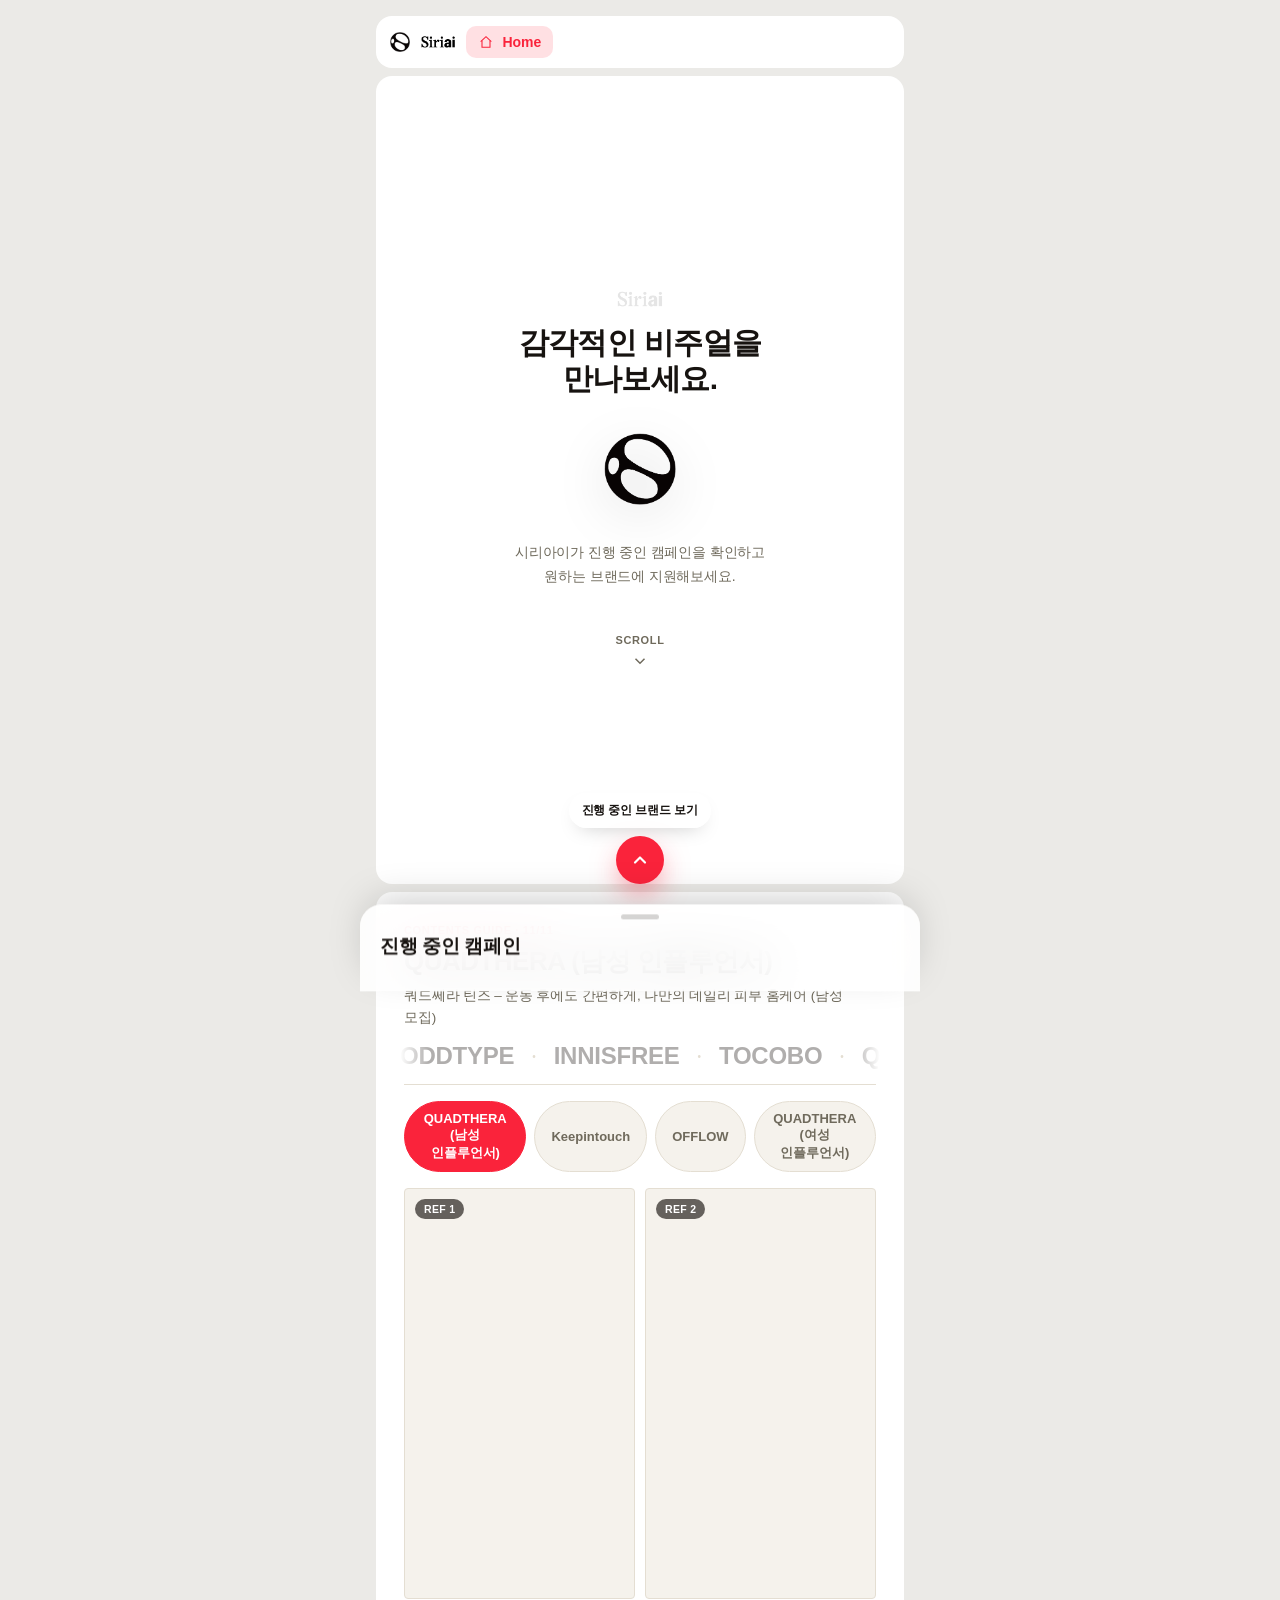
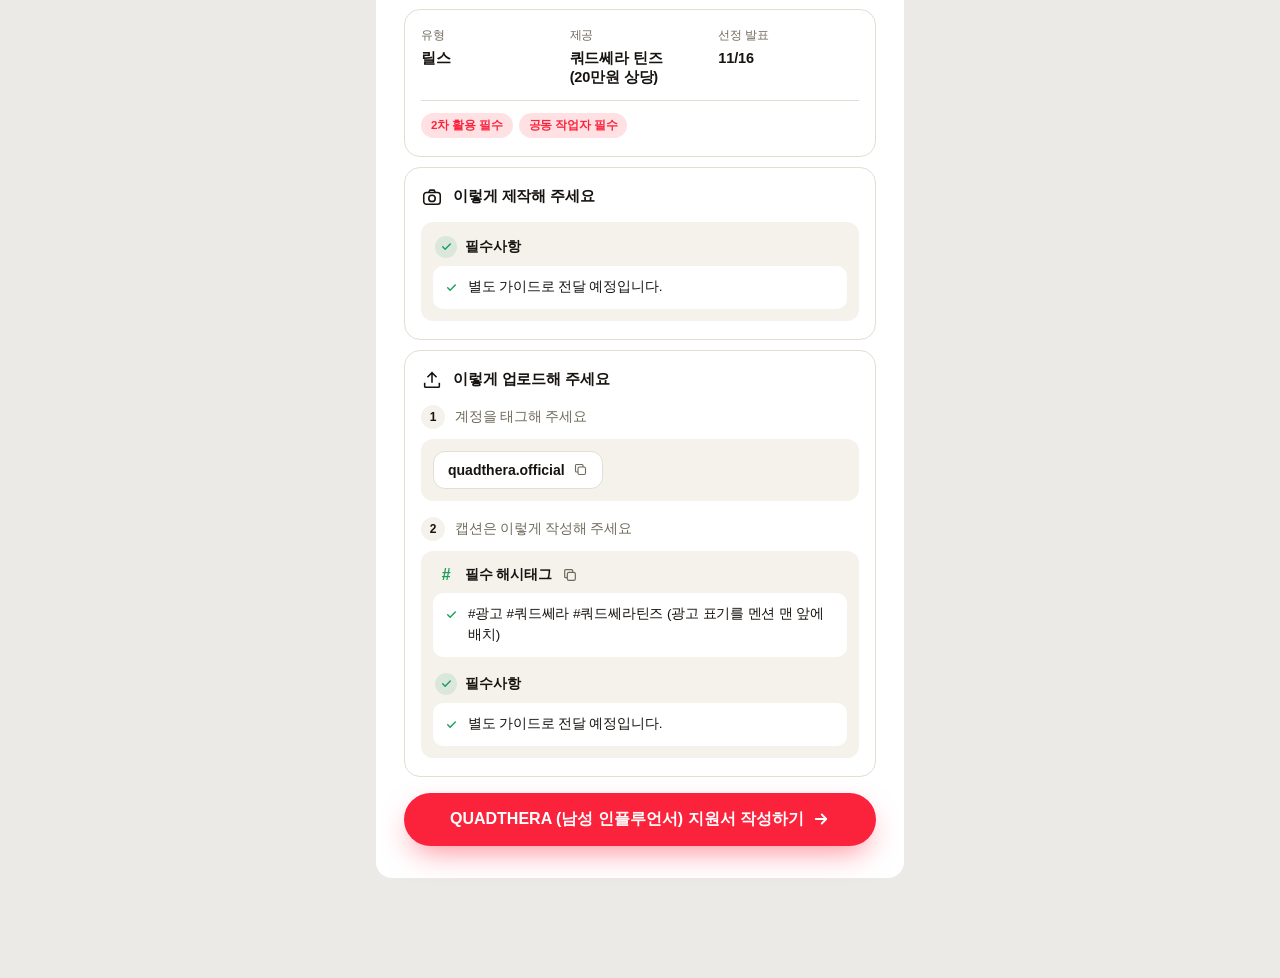
==== index.html @ cb2cd3ba "Campaign fee reaches the sheet: sheet-decryptable fee encryption, '캠페인 고료' column inserted without l" ====
<!doctype html>
<html lang="ko">
<head>
<meta charset="utf-8">
<meta name="viewport" content="width=device-width, initial-scale=1, viewport-fit=cover">
<meta name="referrer" content="no-referrer">
<title>Siriai Campaign Guide</title>
<link rel="icon" href="assets/symbol-black.png">
<style>
/* ── Tokens: 포트폴리오(globals.css)와 동일 ───────────────────── */
:root{
  --bg:#ffffff; --ink:#171310; --muted:#6f6a5c; --accent:#fa233b;
  --line:#e4ded2; --card:#f5f2ec; --accent-soft:rgba(250,35,59,.14); --shell-bg:#ebeae7;
  --ok:#1a9e5c; --ok-soft:rgba(26,158,92,.12);
  --font:-apple-system,"SF Pro Text","Inter Tight","Noto Sans KR",Helvetica,Arial,"Apple SD Gothic Neo","Malgun Gothic",sans-serif;
}
*{ box-sizing:border-box; }
html{ scroll-behavior:smooth; }
html,body{ margin:0; padding:0; }
body{ background:var(--shell-bg); color:var(--ink); font-family:var(--font); overflow-x:hidden; word-break:keep-all; overflow-wrap:break-word; letter-spacing:-.01em; -webkit-font-smoothing:antialiased; }
button,input,textarea,select{ font-family:inherit; }
body.lock{ overflow:hidden; }

.shell{ max-width:560px; margin:0 auto; padding:8px 8px 96px; display:flex; flex-direction:column; gap:8px; }
section{ scroll-margin-top:76px; }

/* ── Top bar ─────────────────────────────────────────── */
.topbar{ position:sticky; top:8px; z-index:30; display:flex; align-items:center; gap:10px; padding:10px 12px; background:var(--bg); border-radius:16px; }
.logo{ display:flex; align-items:center; gap:9px; flex:0 0 auto; background:none; border:none; padding:0; cursor:pointer; }
.logo .mark{ width:24px; height:24px; object-fit:contain; }
.logo .word{ height:14px; width:auto; display:block; }
.nav{ display:flex; gap:4px; flex:1; min-width:0; overflow-x:auto; scrollbar-width:none; }
.nav::-webkit-scrollbar{ display:none; }
.nav-item{ display:flex; align-items:center; gap:8px; flex:0 0 auto; white-space:nowrap; padding:8px 12px; border-radius:10px; border:none; background:none; cursor:pointer; font-size:14px; font-weight:500; color:var(--ink); transition:background .15s, color .15s; }
.nav-item svg{ width:16px; height:16px; stroke:currentColor; stroke-width:1.6; fill:none; flex:0 0 auto; }
.nav-item.active{ background:var(--accent-soft); color:var(--accent); font-weight:700; }

.panel-card{ background:var(--bg); border-radius:16px; padding:24px 20px; }

/* 화면 전환: main(소개+가이드) ↔ apply(지원서) */
body[data-view="apply"] #top, body[data-view="apply"] #guide{ display:none; }
body[data-view="main"] #apply{ display:none; }
body[data-view="apply"] #apply{ animation:fadeIn .35s cubic-bezier(.16,1,.3,1); min-height:calc(100svh - 92px); }
.back{ display:inline-flex; align-items:center; gap:6px; margin:0 0 18px -4px; padding:6px 10px 6px 6px; border:none; background:var(--card); border-radius:999px; font-size:12.5px; font-weight:700; color:var(--muted); cursor:pointer; }
.back svg{ width:16px; height:16px; stroke:currentColor; stroke-width:2.2; fill:none; stroke-linecap:round; stroke-linejoin:round; }

/* 가이드 안 브랜드 탭 — 포트폴리오 '색조·스킨·해외' 버튼과 동일 */
.g-chips{ display:flex; gap:8px; overflow-x:auto; scrollbar-width:none; margin:0 0 16px; }
.g-chips::-webkit-scrollbar{ display:none; }

/* ── 1. Hero (포트폴리오 홈과 동일) ───────────────────────── */
.hero{ min-height:calc(100svh - 92px); display:flex; flex-direction:column; align-items:center; justify-content:center; text-align:center; padding:56px 24px 40px; }
.hero .brand{ height:20px; margin:0 auto 16px; display:block; }
.hero h1{ font-weight:700; letter-spacing:-.02em; font-size:30px; line-height:1.2; margin:0 0 28px; }
.hero .sym{ width:88px; height:88px; margin:0 auto 28px; display:block; filter:drop-shadow(0 12px 24px rgba(0,0,0,.15)); }
.hero p{ font-size:14px; line-height:1.7; color:var(--muted); margin:0; }
.scroll-cue{ margin-top:44px; display:flex; flex-direction:column; align-items:center; gap:6px; font-size:11px; font-weight:700; color:var(--muted); letter-spacing:.06em; background:none; border:none; cursor:pointer; }
.scroll-cue svg{ width:18px; height:18px; stroke:var(--muted); stroke-width:2; fill:none; animation:bob 1.6s ease-in-out infinite; }
@keyframes bob{ 50%{ transform:translateY(5px); } }

/* ── 2. Brand guide ─────────────────────────────────────── */
.guide-head{ border-bottom:1px solid var(--line); margin-bottom:16px; }
.eyebrow{ font-size:11px; font-weight:800; color:var(--accent); letter-spacing:.06em; margin:0 0 8px; }
.g-title{ font-weight:700; letter-spacing:-.02em; font-size:26px; margin:0 0 6px; }
.g-desc{ font-size:13.5px; line-height:1.6; color:var(--muted); margin:0; }
.marquee{ position:relative; margin:0 -4px; padding:14px 0; overflow:hidden;
  -webkit-mask-image:linear-gradient(90deg,transparent,#000 6%,#000 94%,transparent); mask-image:linear-gradient(90deg,transparent,#000 6%,#000 94%,transparent); }
.track{ display:flex; align-items:center; gap:18px; width:max-content; animation:marquee 140s linear infinite; }
.m-item{ display:flex; align-items:center; gap:18px; white-space:nowrap; }
.m-label{ font-weight:900; font-size:24px; letter-spacing:-.01em; color:rgba(23,19,16,.34); }
.m-dot{ color:var(--line); font-size:10px; }
@keyframes marquee{ to{ transform:translateX(-50%); } }
.shine{ position:absolute; inset:0; display:flex; align-items:center; pointer-events:none;
  -webkit-mask-image:linear-gradient(90deg,transparent,transparent 44%,#000 50%,transparent 56%,transparent); -webkit-mask-size:260% 100%; -webkit-mask-repeat:no-repeat;
  mask-image:linear-gradient(90deg,transparent,transparent 44%,#000 50%,transparent 56%,transparent); mask-size:260% 100%; mask-repeat:no-repeat;
  animation:shine 5.5s linear infinite; }
.shine .m-label{ background:linear-gradient(90deg,#ff8a00,#ff3d81,#a239ff,#ff3d81,#ff8a00); -webkit-background-clip:text; background-clip:text; color:transparent; }
.shine .m-dot{ color:transparent; }
@keyframes shine{ from{ -webkit-mask-position:-160% 0; mask-position:-160% 0; } to{ -webkit-mask-position:160% 0; mask-position:160% 0; } }

.guide-body{ display:flex; flex-direction:column; gap:10px; animation:fadeIn .35s cubic-bezier(.16,1,.3,1); }
@keyframes fadeIn{ from{ transform:translateX(40px); opacity:0; } to{ transform:none; opacity:1; } }

/* 레퍼런스 릴스 2개 — 포트폴리오 clip 카드와 동일 */
.reels{ display:grid; grid-template-columns:repeat(2,minmax(0,1fr)); gap:10px; }
.clip{ position:relative; aspect-ratio:9/16; border-radius:4px; overflow:hidden; background:var(--card); border:1px solid var(--line); }
.clip video,.clip img{ position:absolute; inset:0; width:100%; height:100%; object-fit:cover; }
.clip.empty{ background:transparent; border-style:dashed; display:flex; flex-direction:column; align-items:center; justify-content:center; gap:10px; }
.clip.empty .plus{ width:26px; height:26px; border-radius:50%; border:1px solid var(--line); display:flex; align-items:center; justify-content:center; color:var(--muted); font-size:14px; }
.clip.empty .lbl{ font-size:10px; color:var(--muted); letter-spacing:.03em; }
.clip-badge{ position:absolute; top:10px; left:10px; z-index:2; font-size:10.5px; font-weight:700; letter-spacing:.03em; color:#fff; background:rgba(23,19,16,.65); backdrop-filter:blur(4px); -webkit-backdrop-filter:blur(4px); padding:4px 9px; border-radius:999px; }

/* 인스타그램 링크 레퍼런스 */
.clip.ig{ display:flex; flex-direction:column; align-items:center; justify-content:center; gap:12px; text-decoration:none; color:#fff; border:none;
  background:linear-gradient(160deg,#feda75 0%,#fa7e1e 25%,#d62976 50%,#962fbf 75%,#4f5bd5 100%); }
.clip.ig .ig-mark{ position:absolute; top:10px; right:10px; }
.clip.ig .ig-mark svg{ width:20px; height:20px; stroke:#fff; stroke-width:1.8; fill:none; }
.clip.ig .ig-play{ width:52px; height:52px; border-radius:50%; background:rgba(255,255,255,.25); backdrop-filter:blur(6px); -webkit-backdrop-filter:blur(6px); display:grid; place-items:center; }
.clip.ig .ig-play svg{ width:22px; height:22px; fill:#fff; margin-left:3px; }
.clip.ig .ig-lbl{ font-size:12px; font-weight:800; }
.bchip.closed{ opacity:.55; }
.saved-note{ display:flex; align-items:center; justify-content:space-between; gap:10px; font-size:12px; color:var(--muted); background:var(--card); border-radius:12px; padding:10px 12px; margin:0 0 14px; }
.saved-note button{ background:none; border:none; color:var(--accent); font-weight:700; font-size:12px; cursor:pointer; padding:0; }

.musts{ grid-column:1/-1; display:flex; flex-wrap:wrap; gap:6px; padding-top:12px; margin-top:4px; border-top:1px solid var(--line); }
.must{ font-style:normal; font-size:11.5px; font-weight:800; color:var(--accent); background:var(--accent-soft); padding:5px 10px; border-radius:999px; }

.box{ border:1px solid var(--line); border-radius:16px; padding:18px 16px; }
.facts{ display:grid; grid-template-columns:repeat(3,minmax(0,1fr)); gap:8px; }
.fact .k{ font-size:11.5px; color:var(--muted); margin-bottom:6px; }
.fact .v{ font-size:14.5px; font-weight:700; line-height:1.35; }
.box-h{ display:flex; align-items:center; gap:10px; font-size:15px; font-weight:700; margin:0 0 14px; }
.box-h svg{ width:22px; height:22px; stroke:var(--ink); stroke-width:1.7; fill:none; flex:0 0 auto; }
.inner{ background:var(--card); border-radius:12px; padding:12px; display:flex; flex-direction:column; gap:8px; }
.inner + .step, .inner + .inner{ margin-top:14px; }
.inner-h{ display:flex; align-items:center; gap:8px; font-size:13.5px; font-weight:700; padding:2px 2px 0; }
.ok{ width:22px; height:22px; border-radius:50%; background:var(--ok-soft); display:grid; place-items:center; flex:0 0 auto; }
.ok svg, .li svg{ width:13px; height:13px; stroke:var(--ok); stroke-width:2.6; fill:none; stroke-linecap:round; stroke-linejoin:round; }
.hash{ width:22px; text-align:center; color:var(--ok); font-weight:800; font-size:16px; }
.li{ display:flex; gap:10px; align-items:flex-start; background:#fff; border-radius:10px; padding:11px 12px; font-size:13.5px; line-height:1.55; }
.li svg{ margin-top:4px; flex:0 0 auto; }
.step{ display:flex; align-items:center; gap:10px; font-size:13.5px; color:var(--muted); margin:2px 0 10px; }
.step .n{ width:24px; height:24px; border-radius:50%; background:var(--card); display:grid; place-items:center; font-size:12px; font-weight:800; color:var(--ink); }
.copy{ display:inline-flex; align-items:center; gap:8px; align-self:flex-start; background:#fff; border:1px solid var(--line); border-radius:12px; padding:10px 14px; font-size:14px; font-weight:600; color:var(--ink); cursor:pointer; transition:border-color .15s, color .15s; }
.copy svg{ width:15px; height:15px; stroke:var(--muted); stroke-width:1.8; fill:none; }
.copy.done{ border-color:var(--accent); color:var(--accent); }
.icon-copy{ background:none; border:none; padding:2px; cursor:pointer; display:grid; place-items:center; }
.icon-copy svg{ width:16px; height:16px; stroke:var(--muted); stroke-width:1.8; fill:none; }
.icon-copy.done svg{ stroke:var(--accent); }

.cta{ width:100%; display:flex; align-items:center; justify-content:center; gap:8px; padding:16px; border-radius:999px; border:none; cursor:pointer; font-size:16px; font-weight:800; color:#fff; background:var(--accent); box-shadow:0 12px 30px -8px rgba(250,35,59,.55); transition:filter .15s, transform .15s; }
.cta:hover{ filter:brightness(1.06); }
.cta:active{ transform:scale(.98); }
.cta svg{ width:18px; height:18px; stroke:#fff; stroke-width:2.4; fill:none; stroke-linecap:round; stroke-linejoin:round; }
.cta:disabled{ opacity:.55; cursor:default; box-shadow:none; }

/* ── 3. Apply form ─────────────────────────────────────── */
.f-title{ font-weight:700; letter-spacing:-.02em; font-size:22px; margin:0 0 6px; }
.f-desc{ font-size:13px; color:var(--muted); margin:0 0 20px; line-height:1.6; }
.group{ border:1px solid var(--line); border-radius:16px; padding:16px 14px 4px; margin-bottom:10px; }
.group-h{ display:flex; align-items:center; gap:8px; font-size:14px; font-weight:700; margin:0 0 14px; }
.group-h .n{ width:22px; height:22px; border-radius:50%; background:var(--ink); color:#fff; display:grid; place-items:center; font-size:11px; font-weight:800; }
.group-h small{ margin-left:auto; font-size:11px; font-weight:600; color:var(--muted); }
.field{ display:flex; flex-direction:column; gap:7px; margin-bottom:14px; }
.field label{ font-size:12.5px; font-weight:700; }
.field label i{ color:var(--accent); font-style:normal; margin-left:2px; }
.input{ width:100%; padding:13px 14px; border-radius:12px; border:1px solid var(--line); background:var(--card); font-size:15px; color:var(--ink); outline:none; transition:border-color .15s, background .15s; }
.input:focus{ border-color:var(--accent); background:#fff; }
.input.bad{ border-color:var(--accent); }
.input[readonly]{ cursor:pointer; }
.addr-row{ display:flex; gap:8px; }
.addr-row .input{ flex:1; min-width:0; }
.addr-btn{ flex:0 0 auto; padding:0 16px; border-radius:12px; border:none; background:var(--ink); color:#fff; font-weight:700; font-size:14px; cursor:pointer; }
.addr-layer{ position:fixed; inset:0; z-index:70; background:rgba(23,19,16,.45); display:flex; align-items:flex-end; justify-content:center; }
.addr-layer[hidden]{ display:none; }
.addr-sheet{ width:100%; max-width:560px; height:min(560px, 88svh); background:var(--bg); border-radius:20px 20px 0 0; display:flex; flex-direction:column; overflow:hidden; }
.addr-top{ display:flex; align-items:center; justify-content:space-between; padding:14px 16px; border-bottom:1px solid var(--line); }
.addr-top b{ font-size:16px; }
.addr-x{ border:none; background:var(--card); width:32px; height:32px; border-radius:50%; font-size:18px; cursor:pointer; color:var(--ink); }
#addrFrame{ flex:1; min-height:0; }
.addr-wait{ padding:40px 20px; text-align:center; color:var(--muted); font-size:14px; line-height:1.6; }
textarea.input{ resize:vertical; min-height:84px; line-height:1.5; }
.brand-chips{ display:flex; flex-wrap:wrap; gap:8px; }
.bchip{ padding:9px 16px; border-radius:999px; border:1px solid var(--line); background:var(--card); font-weight:600; font-size:13px; color:var(--muted); cursor:pointer; transition:background .15s, color .15s, border-color .15s; }
.bchip.active{ background:var(--accent); border-color:var(--accent); color:#fff; }
.two{ display:grid; grid-template-columns:1fr 1fr; gap:10px; }
.consent{ display:flex; gap:10px; align-items:flex-start; font-size:12.5px; line-height:1.55; color:var(--muted); margin:6px 0 18px; cursor:pointer; }
.consent input{ appearance:none; -webkit-appearance:none; flex:0 0 20px; width:20px; height:20px; margin:0; border-radius:6px; border:1.5px solid var(--line); background:var(--card); display:grid; place-items:center; cursor:pointer; }
.consent input:checked{ background:var(--accent); border-color:var(--accent); }
.consent input:checked::after{ content:""; width:9px; height:5px; border:2px solid #fff; border-top:none; border-right:none; transform:rotate(-45deg) translate(1px,-1px); }
.err{ font-size:12px; color:var(--accent); margin:-6px 0 14px; display:none; }
.done-box{ text-align:center; padding:28px 8px; }
.done-box .ok{ width:56px; height:56px; margin:0 auto 16px; }
.done-box .ok svg{ width:26px; height:26px; }
.done-box h3{ font-size:19px; margin:0 0 8px; }
.done-box p{ font-size:13.5px; color:var(--muted); margin:0 0 20px; line-height:1.6; }
.ghost{ background:var(--card); border:1px solid var(--line); border-radius:999px; padding:10px 18px; font-weight:700; font-size:13px; cursor:pointer; color:var(--ink); }

/* ── FAB + 브랜드 시트 ─────────────────────────────────── */
.fab{ position:fixed; bottom:16px; left:50%; transform:translateX(-50%); z-index:40; width:48px; height:48px; border-radius:50%; border:none; background:var(--accent); box-shadow:0 12px 30px -6px rgba(250,35,59,.6); display:grid; place-items:center; cursor:pointer; transition:transform .2s; }
.fab svg{ width:20px; height:20px; stroke:#fff; stroke-width:2.6; fill:none; stroke-linecap:round; stroke-linejoin:round; }
.fab-tip{ position:fixed; bottom:72px; left:50%; transform:translateX(-50%); z-index:40; white-space:nowrap; font-size:12px; font-weight:700; color:var(--ink); padding:8px 12px; border-radius:999px; background:rgba(255,255,255,.7); backdrop-filter:blur(16px); -webkit-backdrop-filter:blur(16px); border:1px solid rgba(255,255,255,.6); box-shadow:0 8px 20px -10px rgba(0,0,0,.25); pointer-events:none; transition:opacity .3s; }
.fab-tip.hide{ opacity:0; }

.scrim{ position:fixed; inset:0; z-index:50; background:rgba(23,19,16,.28); opacity:0; pointer-events:none; transition:opacity .25s; }
.scrim.open{ opacity:1; pointer-events:auto; }
.sheet{ position:fixed; left:0; right:0; bottom:0; z-index:51; max-width:560px; margin:0 auto; max-height:78svh; display:flex; flex-direction:column;
  background:rgba(255,255,255,.86); backdrop-filter:blur(24px) saturate(1.6); -webkit-backdrop-filter:blur(24px) saturate(1.6);
  border-radius:22px 22px 0 0; box-shadow:0 -12px 40px -12px rgba(0,0,0,.25);
  transform:translateY(105%); transition:transform .38s cubic-bezier(.16,1,.3,1); padding:10px 16px calc(16px + env(safe-area-inset-bottom)); }
.sheet.open{ transform:none; }
.grab{ width:38px; height:5px; border-radius:99px; background:rgba(23,19,16,.18); margin:0 auto 14px; }
.sheet-h{ display:flex; align-items:baseline; justify-content:space-between; padding:0 4px 12px; }
.sheet-h h2{ font-size:19px; margin:0; letter-spacing:-.02em; }
.sheet-h span{ font-size:12px; font-weight:700; color:var(--accent); }
.sheet-list{ overflow-y:auto; display:flex; flex-direction:column; gap:8px; padding-bottom:4px; }
.b-item{ display:flex; align-items:center; gap:12px; width:100%; text-align:left; padding:14px; border-radius:14px; border:1px solid var(--line); background:#fff; cursor:pointer; color:var(--ink); transition:border-color .15s; }
.b-item.active{ border-color:var(--accent); }
.b-mono{ width:44px; height:44px; flex:0 0 auto; border-radius:12px; display:grid; place-items:center; font-weight:900; font-size:15px; color:#fff; letter-spacing:-.02em; }
.b-text{ flex:1; min-width:0; }
.b-text b{ display:block; font-size:15px; margin-bottom:3px; }
.b-text span{ display:block; font-size:12.5px; color:var(--muted); line-height:1.45; }
.b-meta{ display:flex; gap:5px; margin-top:7px; flex-wrap:wrap; }
.b-meta em{ font-style:normal; font-size:10.5px; font-weight:700; padding:3px 8px; border-radius:999px; background:var(--card); color:var(--muted); }
.b-meta em.hot{ background:var(--accent-soft); color:var(--accent); }
.b-item > svg{ width:18px; height:18px; stroke:var(--muted); stroke-width:2; fill:none; flex:0 0 auto; }

.toast{ position:fixed; top:84px; left:50%; transform:translate(-50%,-10px); z-index:60; background:var(--ink); color:#fff; font-size:12.5px; font-weight:700; padding:9px 14px; border-radius:999px; opacity:0; pointer-events:none; transition:opacity .2s, transform .2s; }
.toast.show{ opacity:1; transform:translate(-50%,0); }

@media (min-width:600px){ .shell{ padding:16px 16px 100px; } .topbar{ top:16px; } .panel-card{ padding:32px 28px; } }
</style>
</head>
<body data-view="main">
<div class="shell">
  <header class="topbar">
    <button class="logo" data-go="top" aria-label="맨 위로"><img class="mark" src="assets/symbol-black.png" alt=""><img class="word" src="assets/logo-wordmark.png" alt="Siriai"></button>
    <nav class="nav" id="nav"></nav>
  </header>

  <!-- 1. 소개 -->
  <section class="panel-card hero" id="top">
    <img class="brand" src="assets/logo-wordmark-grey.png" alt="Siriai">
    <h1>감각적인 비주얼을<br>만나보세요.</h1>
    <img class="sym" src="assets/symbol-black.png" alt="">
    <p>시리아이가 진행 중인 캠페인을 확인하고<br>원하는 브랜드에 지원해보세요.</p>
    <button class="scroll-cue" data-go="guide">SCROLL<svg viewBox="0 0 24 24"><path d="M6 9l6 6 6-6"/></svg></button>
  </section>

  <!-- 2. 브랜드 가이드 -->
  <section class="panel-card" id="guide"></section>

  <!-- 3. 지원서 -->
  <section class="panel-card" id="apply"></section>
</div>

<div class="fab-tip" id="fabTip">진행 중인 브랜드 보기</div>
<button class="fab" id="fab" aria-label="진행 중인 브랜드 보기" aria-expanded="false"><svg viewBox="0 0 24 24"><path d="M6 15l6-6 6 6"/></svg></button>
<div class="scrim" id="scrim"></div>
<div class="sheet" id="sheet" role="dialog" aria-label="진행 중인 캠페인">
  <div class="grab"></div>
  <div class="sheet-h"><h2>진행 중인 캠페인</h2><span id="sheetCount"></span></div>
  <div class="sheet-list" id="sheetList"></div>
</div>
<div class="toast" id="toast"></div>
<div class="addr-layer" id="addrLayer" hidden onclick="if(event.target===this)closeAddrSearch()">
  <div class="addr-sheet" role="dialog" aria-label="주소 검색">
    <div class="addr-top"><b>주소 검색</b><button type="button" class="addr-x" onclick="closeAddrSearch()" aria-label="닫기">×</button></div>
    <div id="addrFrame"></div>
  </div>
</div>

<script>
/* 이 파일은 인플루언서에게 그대로 공개돼요. 금액·내부 안내는 적지 마세요.
   운영 방법은 내부 허브 페이지에 있어요. */
let SUBMIT_URL = '';   // 구글 시트 접수 주소 — brands.json settings.submitUrl (어드민에서 설정)

const PAGE =(new URLSearchParams(location.search).get('p') || '').trim().slice(0, 20);

/* 브랜드 내용은 brands.json 에 있어요 (어드민 페이지에서 수정). */
let PAST_BRANDS = [];
let BRANDS = [];

async function sha256hex(s){
  const buf = await crypto.subtle.digest('SHA-256', new TextEncoder().encode(s));
  return [...new Uint8Array(buf)].map((b) => b.toString(16).padStart(2, '0')).join('');
}
async function loadData(){
  const res = await fetch('brands.json?t=' + Date.now(), { cache: 'no-store' });
  if (!res.ok) throw new Error('brands.json ' + res.status);
  const data = await res.json();
  PAST_BRANDS = data.pastBrands || [];
  SUBMIT_URL = /^https:\/\/script\.google\.com\/macros\/s\/[\w-]+\/exec$/.test(data.settings?.submitUrl || '') ? data.settings.submitUrl : '';
  const TBD = ['별도 가이드로 전달 예정입니다.'];
  const all = (data.brands || []).filter((b) => b && b.id && b.name && b.status !== 'hidden').map((b) => ({
    category: '뷰티', color: '#171310', hashNote: '광고 표기를 멘션 맨 앞에 배치',
    ...b,
    closed: b.status === 'closed',
    collab: b.collab !== false,              // 공동 작업자 초대 (기본 필수)
    secondaryUse: b.secondaryUse !== false,  // 2차 활용 동의 (기본 필수)
    deadline: b.status === 'closed' ? '모집 마감' : (b.deadline || '상시 모집'),
    make: b.make?.filter(Boolean).length ? b.make.filter(Boolean) : TBD,
    upload: b.upload?.filter(Boolean).length ? b.upload.filter(Boolean) : TBD,
    reels: [0, 1].map((i) => (b.reels || [])[i] || ''),
    facts: [['유형', '릴스'], ['제공', b.reward || '제품'], ...(b.announce ? [['선정 발표', b.announce]] : []), ...(b.uploadDate ? [['업로드', b.uploadDate]] : [])],
  }));
  /* 모집 중인 캠페인을 앞으로, 마감된 캠페인은 뒤로 */
  all.sort((a, b) => a.closed - b.closed);
  /* 고료 링크별 노출: 코드 대신 해시로 비교해서 공개 파일에 코드가 드러나지 않게 */
  const pageHash = PAGE ? await sha256hex('siriai-tier:' + PAGE) : '';
  BRANDS = all.filter((b) => !b.tierHashes?.length || b.tierHashes.includes(pageHash));
}

/* ── helpers ── */
const $ = (id) => document.getElementById(id);
const esc = (s) => String(s).replace(/[&<>"]/g, (c) => ({ '&':'&amp;','<':'&lt;','>':'&gt;','"':'&quot;' }[c]));
const I = {
  home: '<path d="M4 11.5 12 4l8 7.5"/><path d="M6 10v10h12V10"/>',
  drop: '<path d="M12 3c3 4 6 7.6 6 11.2A6 6 0 1 1 6 14.2C6 10.6 9 7 12 3Z"/>',
  camera: '<rect x="3" y="7" width="18" height="13" rx="3"/><path d="M8.5 7l1.3-2.5h4.4L15.5 7"/><circle cx="12" cy="13.5" r="3.5"/>',
  upload: '<path d="M12 15V4M7 9l5-5 5 5"/><path d="M4 15v4a1 1 0 0 0 1 1h14a1 1 0 0 0 1-1v-4"/>',
  check: '<path d="M5 12.5l4.5 4.5L19 7.5"/>',
  copy: '<rect x="8" y="8" width="12" height="12" rx="2.5"/><path d="M16 8V5.5A1.5 1.5 0 0 0 14.5 4h-9A1.5 1.5 0 0 0 4 5.5v9A1.5 1.5 0 0 0 5.5 16H8"/>',
  arrow: '<path d="M5 12h14M13 6l6 6-6 6"/>',
  chev: '<path d="M9 6l6 6-6 6"/>',
  edit: '<path d="M4 20h4L19 9l-4-4L4 16v4Z"/><path d="M13.5 6.5l4 4"/>',
  shield: '<path d="M12 3l7 3v5c0 4.5-3 8.3-7 10-4-1.7-7-5.5-7-10V6l7-3Z"/><path d="M9 12l2 2 4-4"/>',
};
const svg = (k) => `<svg viewBox="0 0 24 24">${I[k]}</svg>`;
const li = (t) => `<div class="li">${svg('check')}<span>${esc(t)}</span></div>`;

let current = '';
const brand = () => BRANDS.find((b) => b.id === current) || BRANDS[0];

function toast(msg){
  const t = $('toast'); t.textContent = msg; t.classList.add('show');
  clearTimeout(toast.t); toast.t = setTimeout(() => t.classList.remove('show'), 1400);
}

/* ── Top nav: Home ── */
let view = 'main';
let section = 'top';   // main 화면에서 지금 보이는 곳: top | guide
function renderNav(){
  const active = view === 'apply' ? 'apply' : section;
  const items = [['top', 'home', 'Home']];
  $('nav').innerHTML = items.map(([id, icon, label]) =>
    `<button class="nav-item${id === active ? ' active' : ''}" data-go="${id}">${svg(icon)}${label}</button>`).join('');
}

/* ── 2. 가이드 ── */
function renderGuide(){
  const b = brand();
  const items = [...PAST_BRANDS, ...PAST_BRANDS].map((w) => `<span class="m-item"><span class="m-label">${esc(w)}</span><span class="m-dot">•</span></span>`).join('');
  $('guide').innerHTML = `
    <div class="guide-head">
      <p class="eyebrow">CONTENTS GUIDE · ${esc(b.deadline)}</p>
      <h2 class="g-title">${esc(b.name)}</h2>
      <p class="g-desc">${esc(b.summary)}</p>
      <div class="marquee"><div class="track">${items}</div><div class="shine" aria-hidden="true"><div class="track">${items}</div></div></div>
    </div>
    ${BRANDS.length > 1 ? `<div class="g-chips">${BRANDS.map((x) =>
      `<button class="bchip${x.id === b.id ? ' active' : ''}${x.closed ? ' closed' : ''}" data-brand="${x.id}">${esc(x.name)}${x.closed ? ' · 마감' : ''}</button>`).join('')}</div>` : ''}
    <div class="guide-body" key="${b.id}">
      <div class="reels">${b.reels.map((src, i) => reelCard(src, i)).join('')}</div>
      <div class="box facts" style="grid-template-columns:repeat(${b.facts.length <= 3 ? b.facts.length : 2},minmax(0,1fr))">${b.facts.map(([k, v]) => `<div class="fact"><div class="k">${esc(k)}</div><div class="v">${esc(v)}</div></div>`).join('')}
        ${b.secondaryUse || b.collab ? `<div class="musts">${b.secondaryUse ? '<em class="must">2차 활용 필수</em>' : ''}${b.collab ? '<em class="must">공동 작업자 필수</em>' : ''}</div>` : ''}</div>

      <div class="box">
        <h3 class="box-h">${svg('camera')}이렇게 제작해 주세요</h3>
        <div class="inner">
          <div class="inner-h"><span class="ok">${svg('check')}</span>필수사항</div>
          ${b.make.map(li).join('')}
        </div>
      </div>

      <div class="box">
        <h3 class="box-h">${svg('upload')}이렇게 업로드해 주세요</h3>
        <div class="step"><span class="n">1</span>계정을 태그해 주세요</div>
        <div class="inner"><button class="copy" data-copy="${esc(b.account)}">${esc(b.account)}${svg('copy')}</button></div>
        <div class="step" style="margin-top:16px"><span class="n">2</span>캡션은 이렇게 작성해 주세요</div>
        <div class="inner">
          <div class="inner-h"><span class="hash">#</span>필수 해시태그<button class="icon-copy" data-copy="${esc(b.hashtags)}" aria-label="해시태그 복사">${svg('copy')}</button></div>
          ${li(b.hashtags + (b.hashNote && !/^[-–—\s]*$/.test(b.hashNote) ? ` (${b.hashNote})` : ''))}
          <div class="inner-h" style="margin-top:6px"><span class="ok">${svg('check')}</span>필수사항</div>
          ${b.upload.map(li).join('')}
        </div>
      </div>


      ${b.closed
        ? `<button class="cta" disabled style="margin-top:6px">모집이 마감되었어요</button>`
        : `<button class="cta" data-go="apply" style="margin-top:6px">${esc(b.name)} 지원서 작성하기${svg('arrow')}</button>`}
    </div>`;
}

/* 레퍼런스: 업로드한 영상·이미지, 또는 인스타그램 링크 */
function reelCard(src, i){
  const badge = `<span class="clip-badge">REF ${i + 1}</span>`;
  if (!src) return `<div class="clip empty">${badge}<span class="plus">+</span><span class="lbl">레퍼런스 릴스</span></div>`;
  if (/^https?:\/\//i.test(src)) {
    return `<a class="clip ig" href="${esc(src)}" target="_blank" rel="noopener noreferrer">${badge}
      <span class="ig-mark"><svg viewBox="0 0 24 24"><rect x="3" y="3" width="18" height="18" rx="5"/><circle cx="12" cy="12" r="4.2"/><circle cx="17.3" cy="6.7" r="1" fill="currentColor" stroke="none"/></svg></span>
      <span class="ig-play"><svg viewBox="0 0 24 24"><path d="M8 5.5v13l10.5-6.5L8 5.5Z"/></svg></span>
      <span class="ig-lbl">인스타그램에서 보기</span></a>`;
  }
  return `<div class="clip">${badge}${/\.(mp4|mov|webm)$/i.test(src) ? `<video src="${esc(src)}" autoplay muted loop playsinline></video>` : `<img src="${esc(src)}" alt="">`}</div>`;
}

/* ── 3. 지원서 ── */
function renderApply(){
  $('apply').innerHTML = `
    <button class="back" data-back><svg viewBox="0 0 24 24"><path d="M15 6l-6 6 6 6"/></svg>${esc(brand().name)} 가이드로</button>
    <p class="eyebrow">APPLY</p>
    <h2 class="f-title">캠페인 지원하기</h2>
    <p class="f-desc">선정되시면 입력하신 연락처로 바로 안내드려요.</p>
    ${savedInfo() ? `<div class="saved-note"><span>지난번에 입력한 정보를 채워뒀어요.</span><button type="button" id="forget">지우기</button></div>` : ''}
    <form id="form" novalidate>
      <div class="group">
        <h3 class="group-h"><span class="n">1</span>지원 브랜드<small>복수 선택 가능</small></h3>
        <div class="field"><div class="brand-chips" id="bchips"></div></div>
      </div>
      <div class="group">
        <h3 class="group-h"><span class="n">2</span>기본 정보</h3>
        <div class="field"><label for="f-name">이름<i>*</i></label>
          <input class="input" id="f-name" name="name" autocomplete="name" placeholder="홍길동"></div>
        <div class="field"><label for="f-phone">연락처<i>*</i></label>
          <input class="input" id="f-phone" name="phone" type="tel" inputmode="numeric" autocomplete="tel" placeholder="010-0000-0000"></div>
        <div class="field"><label for="f-email">이메일</label>
          <input class="input" id="f-email" name="email" type="email" autocomplete="email" placeholder="name@email.com"></div>
      </div>
      <div class="group">
        <h3 class="group-h"><span class="n">3</span>채널 정보</h3>
        <div class="field"><label for="f-insta">인스타그램 계정<i>*</i></label>
          <input class="input" id="f-insta" name="instagram" placeholder="@account" autocapitalize="off"></div>
      </div>
      <div class="group">
        <h3 class="group-h"><span class="n">4</span>배송 정보<small>선택</small></h3>
        <div class="field"><label for="f-addr">받으실 주소</label>
          <div class="addr-row">
            <input class="input" id="f-zip" name="zip" placeholder="우편번호" readonly tabindex="-1">
            <button type="button" class="addr-btn" id="addrBtn">주소 검색</button>
          </div>
          <input class="input" id="f-addr" name="addrBase" placeholder="주소 검색을 눌러 찾아주세요" readonly>
          <input class="input" id="f-addr2" name="addrDetail" autocomplete="address-line2" placeholder="상세 주소 (동·호수)">
          <small style="font-size:11.5px;color:var(--muted)">미리 적어주시면 선정 즉시 제품을 보내드려요. 비워두면 선정 후에 여쭤볼게요.</small></div>
      </div>
      <div class="field" style="margin-top:6px"><label for="f-msg">하고 싶은 말 (선택)</label>
        <textarea class="input" id="f-msg" name="message" placeholder="이 브랜드에 지원하는 이유, 기획하고 싶은 콘텐츠 등"></textarea></div>
      <label class="consent" id="termsRow" hidden><input type="checkbox" id="f-terms"><span id="termsText"></span></label>
      <label class="consent"><input type="checkbox" id="f-agree"><span>캠페인 진행을 위한 개인정보(이름, 연락처, SNS 계정, 이메일, 주소) 수집·이용에 동의합니다. 수집된 정보는 캠페인 종료 후 파기됩니다.</span></label>
      <label class="consent" style="margin-top:-8px"><input type="checkbox" id="f-remember" checked><span>다음 지원 때 쓰도록 이 기기에 내 정보 기억하기</span></label>
      <p class="err" id="err"></p>
      <button class="cta" type="submit" id="submit">지원하기${svg('arrow')}</button>
    </form>`;
  renderBrandChips();
  const saved = savedInfo();
  if (saved) {
    const f = $('form');
    ['name', 'phone', 'email', 'instagram', 'zip', 'addrBase', 'addrDetail'].forEach((k) => { if (saved[k]) f[k].value = saved[k]; });
    if (!saved.addrBase && saved.address) f.addrBase.value = saved.address;   // 예전 형식
    $('forget').onclick = () => { try { localStorage.removeItem(INFO_KEY); } catch {} renderApply(); };
  }
  $('addrBtn').onclick = openAddrSearch;
  $('f-addr').onclick = openAddrSearch;
  $('form').addEventListener('submit', onSubmit);
  $('form').addEventListener('input', (e) => e.target.classList.remove('bad'));
}

/* 주소 검색 (카카오 우편번호 서비스 — 키 없이 무료) : 화면 위에 검색창을 띄워요 */
const POSTCODE_SRC = 'https://t1.daumcdn.net/mapjsapi/bundle/postcode/prod/postcode.v2.js';
let postcodeLoading = null;
function loadPostcode(){
  if (window.daum?.Postcode) return Promise.resolve();
  return postcodeLoading ||= new Promise((ok, fail) => {
    const s = document.createElement('script');
    s.src = POSTCODE_SRC; s.onload = ok;
    s.onerror = () => { postcodeLoading = null; fail(); };
    document.head.appendChild(s);
  });
}
async function openAddrSearch(){
  const layer = $('addrLayer'), box = $('addrFrame');
  layer.hidden = false; document.body.style.overflow = 'hidden';
  box.innerHTML = '<p class="addr-wait">주소 검색을 불러오는 중…</p>';
  try { await loadPostcode(); }
  catch { box.innerHTML = '<p class="addr-wait">주소 검색을 불러오지 못했어요.<br>닫고 상세 주소 칸에 전체 주소를 적어주세요.</p>'; return; }
  box.innerHTML = '';
  new daum.Postcode({
    width: '100%', height: '100%',
    oncomplete(d){
      const extra = [d.bname && /[동로가]$/.test(d.bname) ? d.bname : '', d.buildingName && d.apartment === 'Y' ? d.buildingName : ''].filter(Boolean).join(', ');
      const road = d.roadAddress || d.address;
      $('f-zip').value = d.zonecode;
      $('f-addr').value = road + (extra && d.roadAddress ? ` (${extra})` : '');
      $('f-addr').classList.remove('bad');
      closeAddrSearch();
      setTimeout(() => $('f-addr2').focus(), 50);
    },
  }).embed(box, { autoClose: false });
}
function closeAddrSearch(){
  $('addrLayer').hidden = true; $('addrFrame').innerHTML = ''; document.body.style.overflow = '';
}
document.addEventListener('keydown', (e) => { if (e.key === 'Escape' && !$('addrLayer').hidden) closeAddrSearch(); });

/* 지원자 본인 기기에만 저장 — 다음 지원 때 자동으로 채움 */
const INFO_KEY = 'siriai-applicant';
function savedInfo(){ try { return JSON.parse(localStorage.getItem(INFO_KEY) || 'null'); } catch { return null; } }

let picked = new Set([current]);
const openBrands = () => BRANDS.filter((b) => !b.closed);
function renderBrandChips(){
  const box = $('bchips'); if (!box) return;
  box.innerHTML = openBrands().map((b) => `<button type="button" class="bchip${picked.has(b.id) ? ' active' : ''}" data-pick="${b.id}">${esc(b.name)}</button>`).join('');
  renderTerms();
}

/* 고른 브랜드의 필수 조건(공동 작업자·2차 활용) 동의 */
function termsFor(list){
  return { collab: list.some((b) => b.collab), secondary: list.some((b) => b.secondaryUse) };
}
function renderTerms(){
  const row = $('termsRow'); if (!row) return;
  const t = termsFor(openBrands().filter((b) => picked.has(b.id)));
  const parts = [t.secondary && '2차 활용', t.collab && '공동 작업자'].filter(Boolean);
  row.hidden = !parts.length;
  $('termsText').innerHTML = `<b style="color:var(--accent)">[필수]</b> ${parts.join(' · ')} 조건에 동의합니다.`;
}

async function onSubmit(e){
  e.preventDefault();
  const f = e.target, err = $('err');
  const chosen = openBrands().filter((b) => picked.has(b.id));
  const data = {
    brands: chosen.map((b) => b.name),
    brandIds: chosen.map((b) => b.id),
    fees: chosen.map((b) => b.feeEnc || ''),   // 암호문 그대로 — 시트(Apps Script)만 풀 수 있어요
    name: f.name.value.trim(), phone: f.phone.value.trim(),
    instagram: f.instagram.value.trim(),
    email: f.email.value.trim(), message: f.message.value.trim(),
    zip: f.zip.value.trim(),
    address: [f.addrBase.value.trim(), f.addrDetail.value.trim()].filter(Boolean).join(' '),
    page: PAGE,
    collabAgree: termsFor(chosen).collab ? $('f-terms').checked : null,
    secondaryAgree: termsFor(chosen).secondary ? $('f-terms').checked : null,
    submittedAt: new Date().toISOString(),
  };
  const bad = [];
  if (!data.name) bad.push(f.name);
  if (!/^0\d{8,10}$/.test(data.phone.replace(/[\s.\-]/g, ''))) bad.push(f.phone);   // 띄어쓰기·점·하이픈 허용
  if (!data.instagram) bad.push(f.instagram);
  if (data.email && !/^\S+@\S+\.\S+$/.test(data.email)) bad.push(f.email);
  bad.forEach((el) => el.classList.add('bad'));
  let msg = '';
  if (!data.brands.length) msg = '지원할 브랜드를 하나 이상 선택해주세요.';
  else if (bad.length) msg = '표시된 항목을 확인해주세요.';
  else if (!$('termsRow').hidden && !$('f-terms').checked) msg = '필수 조건에 동의해야 지원할 수 있어요.';
  else if (!$('f-agree').checked) msg = '개인정보 수집·이용에 동의해주세요.';
  err.textContent = msg; err.style.display = msg ? 'block' : 'none';
  if (msg) { (bad[0] || err).scrollIntoView({ block:'center', behavior:'smooth' }); return; }

  /* 접수처가 없으면 절대 '완료'로 보이지 않게 */
  if (!SUBMIT_URL) {
    err.textContent = '지금은 온라인 접수를 준비 중이에요. 링크를 보내준 담당자에게 지원 의사를 알려주세요.'; err.style.display = 'block';
    return;
  }

  const btn = $('submit'); btn.disabled = true; btn.firstChild.textContent = '접수 중...';
  try {
    // text/plain 으로 보내야 Apps Script 웹 앱이 CORS 사전요청 없이 받아요.
    const res = await fetch(SUBMIT_URL, { method:'POST', headers:{ 'Content-Type':'text/plain;charset=utf-8' }, body: JSON.stringify(data) });
    if (!res.ok) throw new Error('failed');
    const out = await res.json();               // 시트가 { ok:true } 를 돌려줘야만 성공
    if (out.ok !== true) throw new Error(out.error || 'failed');
    try {
      if ($('f-remember').checked) localStorage.setItem(INFO_KEY, JSON.stringify({ name: data.name, phone: data.phone, email: data.email, instagram: data.instagram, zip: f.zip.value.trim(), addrBase: f.addrBase.value.trim(), addrDetail: f.addrDetail.value.trim() }));
      else localStorage.removeItem(INFO_KEY);
    } catch {}
    $('apply').innerHTML = `<div class="done-box">
      <div class="ok">${svg('check')}</div>
      <h3>지원이 완료되었어요</h3></div>`;
  } catch {
    btn.disabled = false; btn.firstChild.textContent = '지원하기';
    err.textContent = '접수에 실패했어요. 잠시 후 다시 시도해주세요. 계속 안 되면 링크를 보내준 담당자에게 알려주세요.'; err.style.display = 'block';
  }
}

/* ── 시트 ── */
function renderSheet(){
  $('sheetCount').textContent = `${BRANDS.length}개 브랜드`;
  $('sheetList').innerHTML = BRANDS.map((b) => `
    <button class="b-item${b.id === current ? ' active' : ''}" data-brand="${b.id}">
      <span class="b-mono" style="background:${esc(b.color)}">${esc(b.name.slice(0, 2))}</span>
      <span class="b-text"><b>${esc(b.name)}</b><span>${esc(b.summary)}</span>
        <span class="b-meta"><em class="${b.hot ? 'hot' : ''}">${esc(b.deadline)}</em><em>${esc(b.facts[0][1])}</em><em>${esc(b.category)}</em></span></span>
      ${svg('chev')}
    </button>`).join('');
}
function openSheet(){
  renderSheet();
  $('sheet').classList.add('open'); $('scrim').classList.add('open'); document.body.classList.add('lock');
  $('fab').setAttribute('aria-expanded', 'true'); $('fabTip').classList.add('hide');
}
function closeSheet(){
  $('sheet').classList.remove('open'); $('scrim').classList.remove('open'); document.body.classList.remove('lock');
  $('fab').setAttribute('aria-expanded', 'false');
}

/* ── 화면 전환 ──
   주소: #브랜드 → 소개+가이드 화면 / #apply/브랜드 → 지원서 화면 (뒤로가기로 가이드 복귀) */
function setView(v){
  view = v;
  document.body.dataset.view = v;
  renderNav();
  requestAnimationFrame(syncSection);
}
function selectBrand(id, scroll = true){
  current = id;
  picked = new Set([id]);
  if (view === 'apply') setView('main');
  renderGuide(); renderApply();
  history.replaceState({}, '', '#' + id);
  if (scroll) $('guide').scrollIntoView({ behavior:'smooth' });
}
function openApply(){
  if (view === 'apply') return window.scrollTo({ top:0, behavior:'smooth' });
  picked = new Set([current]);
  renderApply();
  history.pushState({ apply: true }, '', '#apply/' + current);
  setView('apply');
  window.scrollTo({ top:0, behavior:'instant' });
}
function backToGuide(){
  if (history.state?.apply) return history.back();      // 가이드에서 넘어온 경우: 진짜 뒤로가기
  history.replaceState({}, '', '#' + current);           // 지원서 주소로 바로 들어온 경우
  setView('main');
  $('guide').scrollIntoView({ behavior:'instant' });
}
function route(){
  const h = decodeURIComponent(location.hash.slice(1));
  const [a, b] = h.split('/');
  const id = a === 'apply' ? b : a;
  if (BRANDS.some((x) => x.id === id)) current = id;
  picked = new Set([current]);
  renderGuide(); renderApply();
  if (a === 'apply') { setView('apply'); window.scrollTo({ top:0, behavior:'instant' }); }
  else {
    const wasApply = view === 'apply';
    setView('main');
    if (wasApply) $('guide').scrollIntoView({ behavior:'instant' });
  }
}
window.addEventListener('popstate', route);

/* main 화면에서 가이드가 화면 가운데를 넘어오면 상단 메뉴를 Guide 로 */
function syncSection(){
  if (view !== 'main') return;
  const next = $('guide').getBoundingClientRect().top < innerHeight * 0.5 ? 'guide' : 'top';
  if (next !== section) { section = next; renderNav(); }
}
let ticking = false;
window.addEventListener('scroll', () => {
  if (ticking) return; ticking = true;
  requestAnimationFrame(() => { ticking = false; syncSection(); });
}, { passive: true });

/* ── 이벤트 ── */
document.addEventListener('click', async (e) => {
  const t = e.target;
  const brandBtn = t.closest('[data-brand]');
  if (brandBtn) { closeSheet(); selectBrand(brandBtn.dataset.brand); return; }
  if (t.closest('[data-back]')) { backToGuide(); return; }
  const go = t.closest('[data-go]');
  if (go) {
    const id = go.dataset.go;
    if (id === 'apply') return openApply();
    if (view === 'apply') {                       // 지원서 화면에서 Home/Guide → 가이드 화면으로
      if (history.state?.apply) history.back(); else { history.replaceState({}, '', '#' + current); setView('main'); }
      setTimeout(() => { (id === 'top' ? window.scrollTo({ top:0, behavior:'instant' }) : $(id).scrollIntoView({ behavior:'instant' })); syncSection(); }, 60);
      return;
    }
    id === 'top' ? window.scrollTo({ top:0, behavior:'smooth' }) : $(id).scrollIntoView({ behavior:'smooth' });
    return;
  }
  const pick = t.closest('[data-pick]');
  if (pick) { const id = pick.dataset.pick; picked.has(id) ? picked.delete(id) : picked.add(id); renderBrandChips(); return; }
  const copy = t.closest('[data-copy]');
  if (copy) {
    try { await navigator.clipboard.writeText(copy.dataset.copy); } catch {
      const ta = document.createElement('textarea'); ta.value = copy.dataset.copy; document.body.appendChild(ta); ta.select(); try { document.execCommand('copy'); } catch {} ta.remove();
    }
    copy.classList.add('done'); setTimeout(() => copy.classList.remove('done'), 1200);
    toast('복사되었어요');
  }
});
$('fab').onclick = () => ($('sheet').classList.contains('open') ? closeSheet() : openSheet());
$('scrim').onclick = closeSheet;
document.addEventListener('keydown', (e) => { if (e.key === 'Escape') closeSheet(); });
/* 시트를 아래로 끌어서 닫기 */
(() => {
  let y0 = null; const s = $('sheet');
  s.addEventListener('touchstart', (e) => { if ($('sheetList').scrollTop <= 0) y0 = e.touches[0].clientY; }, { passive:true });
  s.addEventListener('touchend', (e) => { if (y0 !== null && e.changedTouches[0].clientY - y0 > 60) closeSheet(); y0 = null; });
})();
/* 화살표 안내 말풍선은 처음 조금 보여주고 숨김 */
setTimeout(() => $('fabTip').classList.add('hide'), 4000);

loadData().then(() => {
  if (!BRANDS.length) {
    $('guide').innerHTML = `<p class="eyebrow">CONTENTS GUIDE</p><h2 class="g-title">준비 중이에요</h2><p class="g-desc">지금 모집 중인 캠페인이 없어요. 곧 새로운 캠페인으로 찾아올게요.</p>`;
    $('fab').hidden = true; $('fabTip').hidden = true;
    renderNav();
    return;
  }
  current = BRANDS[0].id;
  route();
  /* 브랜드 링크(…#브랜드)로 들어오면 소개 화면을 건너뛰고 바로 그 가이드로 */
  const h = decodeURIComponent(location.hash.slice(1));
  if (view === 'main' && BRANDS.some((b) => b.id === h)) {
    history.scrollRestoration = 'manual';
    const jump = () => { $('guide').scrollIntoView({ behavior:'instant' }); syncSection(); };
    jump();
    setTimeout(jump, 120);   // 글꼴·이미지가 늦게 자리를 잡아도 가이드 위치에 맞춤
  }
}).catch(() => {
  $('guide').innerHTML = `<h2 class="g-title">불러오지 못했어요</h2><p class="g-desc">잠시 후 새로고침 해주세요.</p>`;
  renderNav();
});
</script>
</body>
</html>
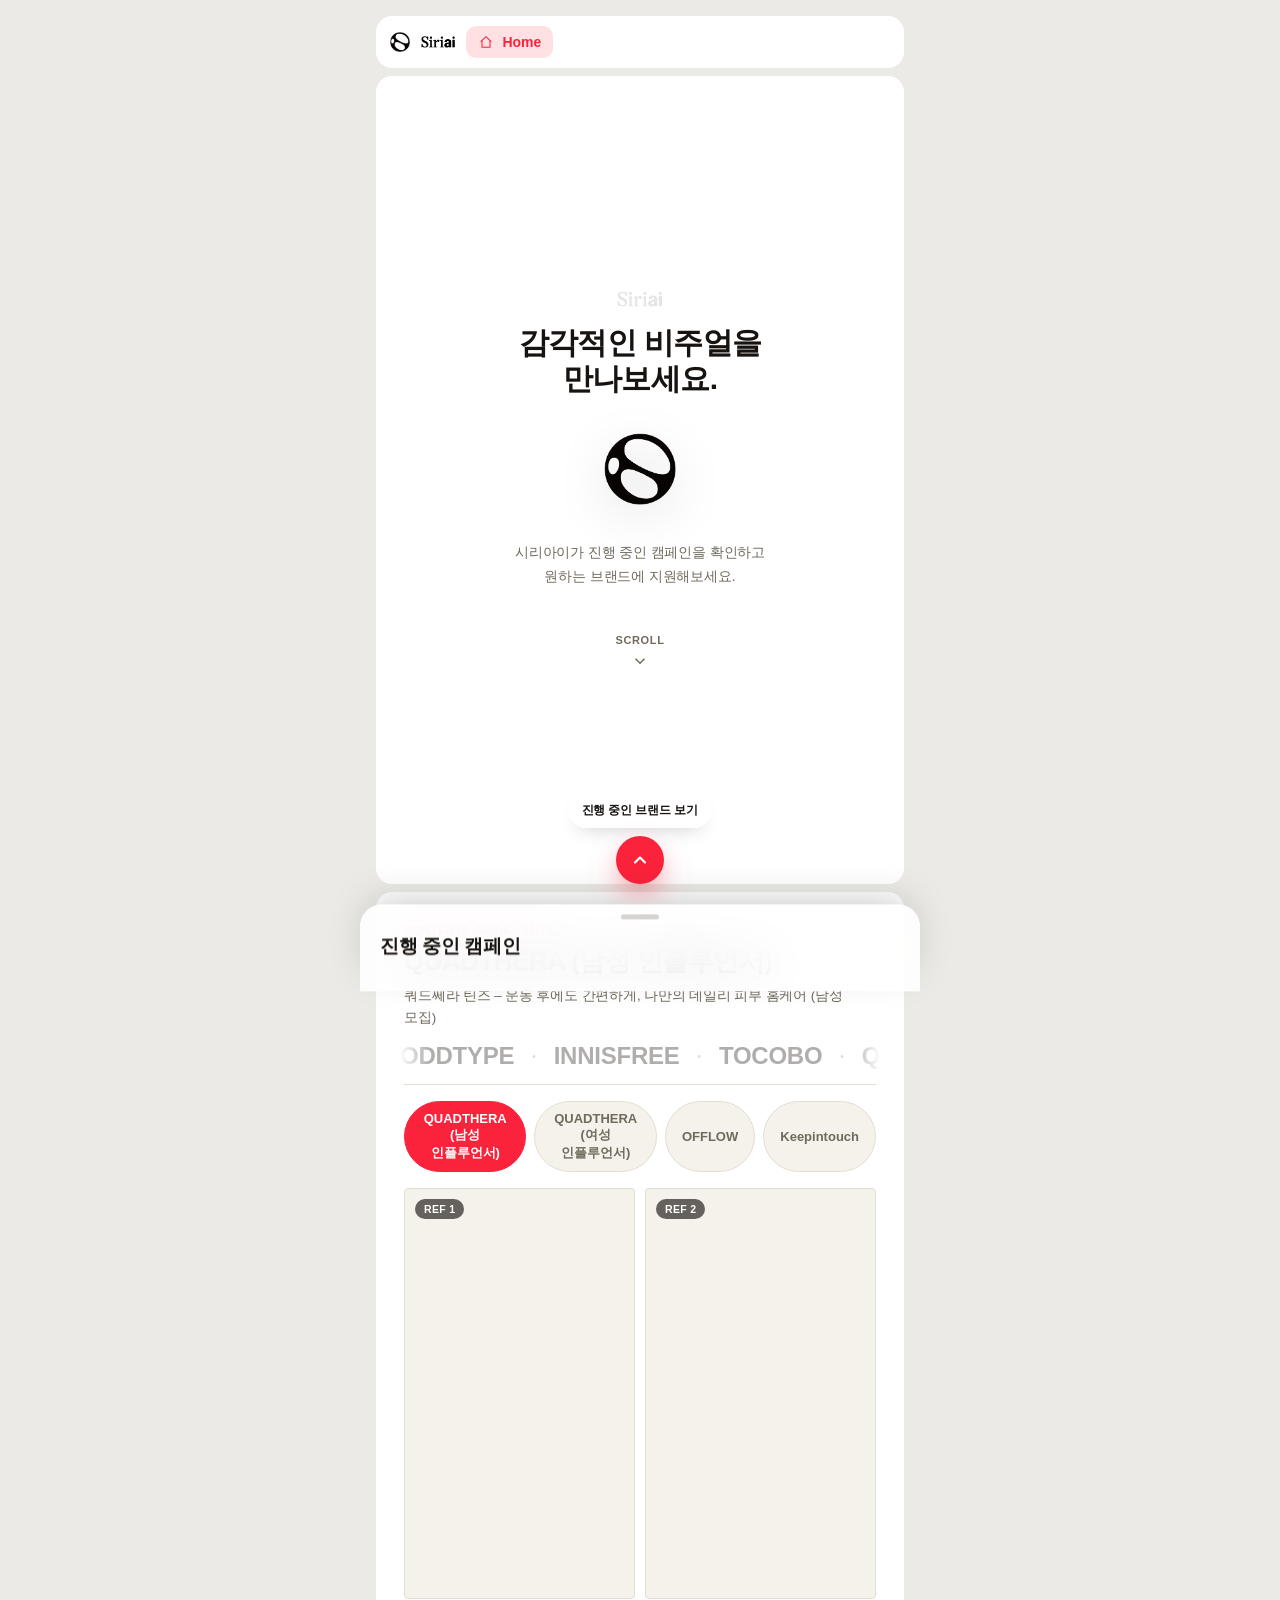
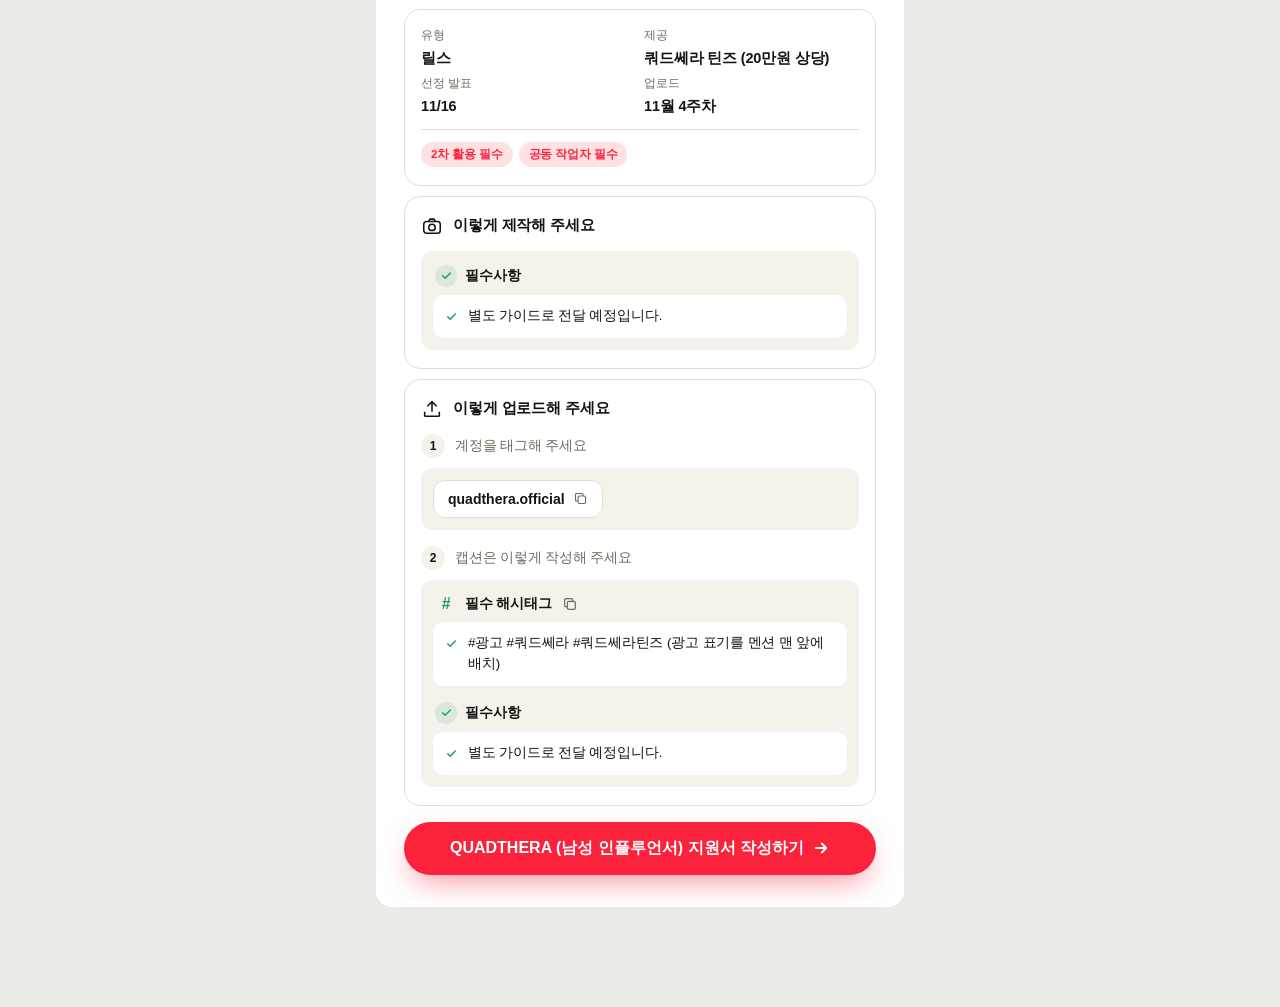
==== commit 6c7b8465: "Per-campaign, per-link fee: each link's guide shows only its own fee; sheet gets the same value" ====
--- a/index.html
+++ b/index.html
@@ -289,6 +289,21 @@
   /* 고료 링크별 노출: 코드 대신 해시로 비교해서 공개 파일에 코드가 드러나지 않게 */
   const pageHash = PAGE ? await sha256hex('siriai-tier:' + PAGE) : '';
   BRANDS = all.filter((b) => !b.tierHashes?.length || b.tierHashes.includes(pageHash));
+  /* 캠페인 × 링크별 고료: 이 링크 코드로만 풀리는 값이라 다른 링크의 고료는 보이지 않아요 */
+  for (const b of BRANDS) {
+    const tf = pageHash && b.tierFees?.[pageHash];
+    b.sheetFee = tf?.s || '';
+    const fee = tf?.v ? await openFee(PAGE, tf.v) : '';
+    if (fee) b.facts.splice(2, 0, ['고료', fee]);
+  }
+}
+async function openFee(code, s){
+  try {
+    const [iv, ct] = s.replace(/^enc3:/, '').split('.').map((x) => Uint8Array.from(atob(x), (c) => c.charCodeAt(0)));
+    const raw = await crypto.subtle.digest('SHA-256', new TextEncoder().encode('siriai-fee-key:' + code));
+    const key = await crypto.subtle.importKey('raw', raw, 'AES-GCM', false, ['decrypt']);
+    return new TextDecoder().decode(await crypto.subtle.decrypt({ name: 'AES-GCM', iv }, key, ct));
+  } catch { return ''; }
 }
 
 /* ── helpers ── */
@@ -514,7 +529,7 @@
   const data = {
     brands: chosen.map((b) => b.name),
     brandIds: chosen.map((b) => b.id),
-    fees: chosen.map((b) => b.feeEnc || ''),   // 암호문 그대로 — 시트(Apps Script)만 풀 수 있어요
+    fees: chosen.map((b) => b.sheetFee || ''),   // 이 링크의 캠페인 고료(잠긴 값) — 시트만 풀 수 있어서 바꿔치기 불가
     name: f.name.value.trim(), phone: f.phone.value.trim(),
     instagram: f.instagram.value.trim(),
     email: f.email.value.trim(), message: f.message.value.trim(),
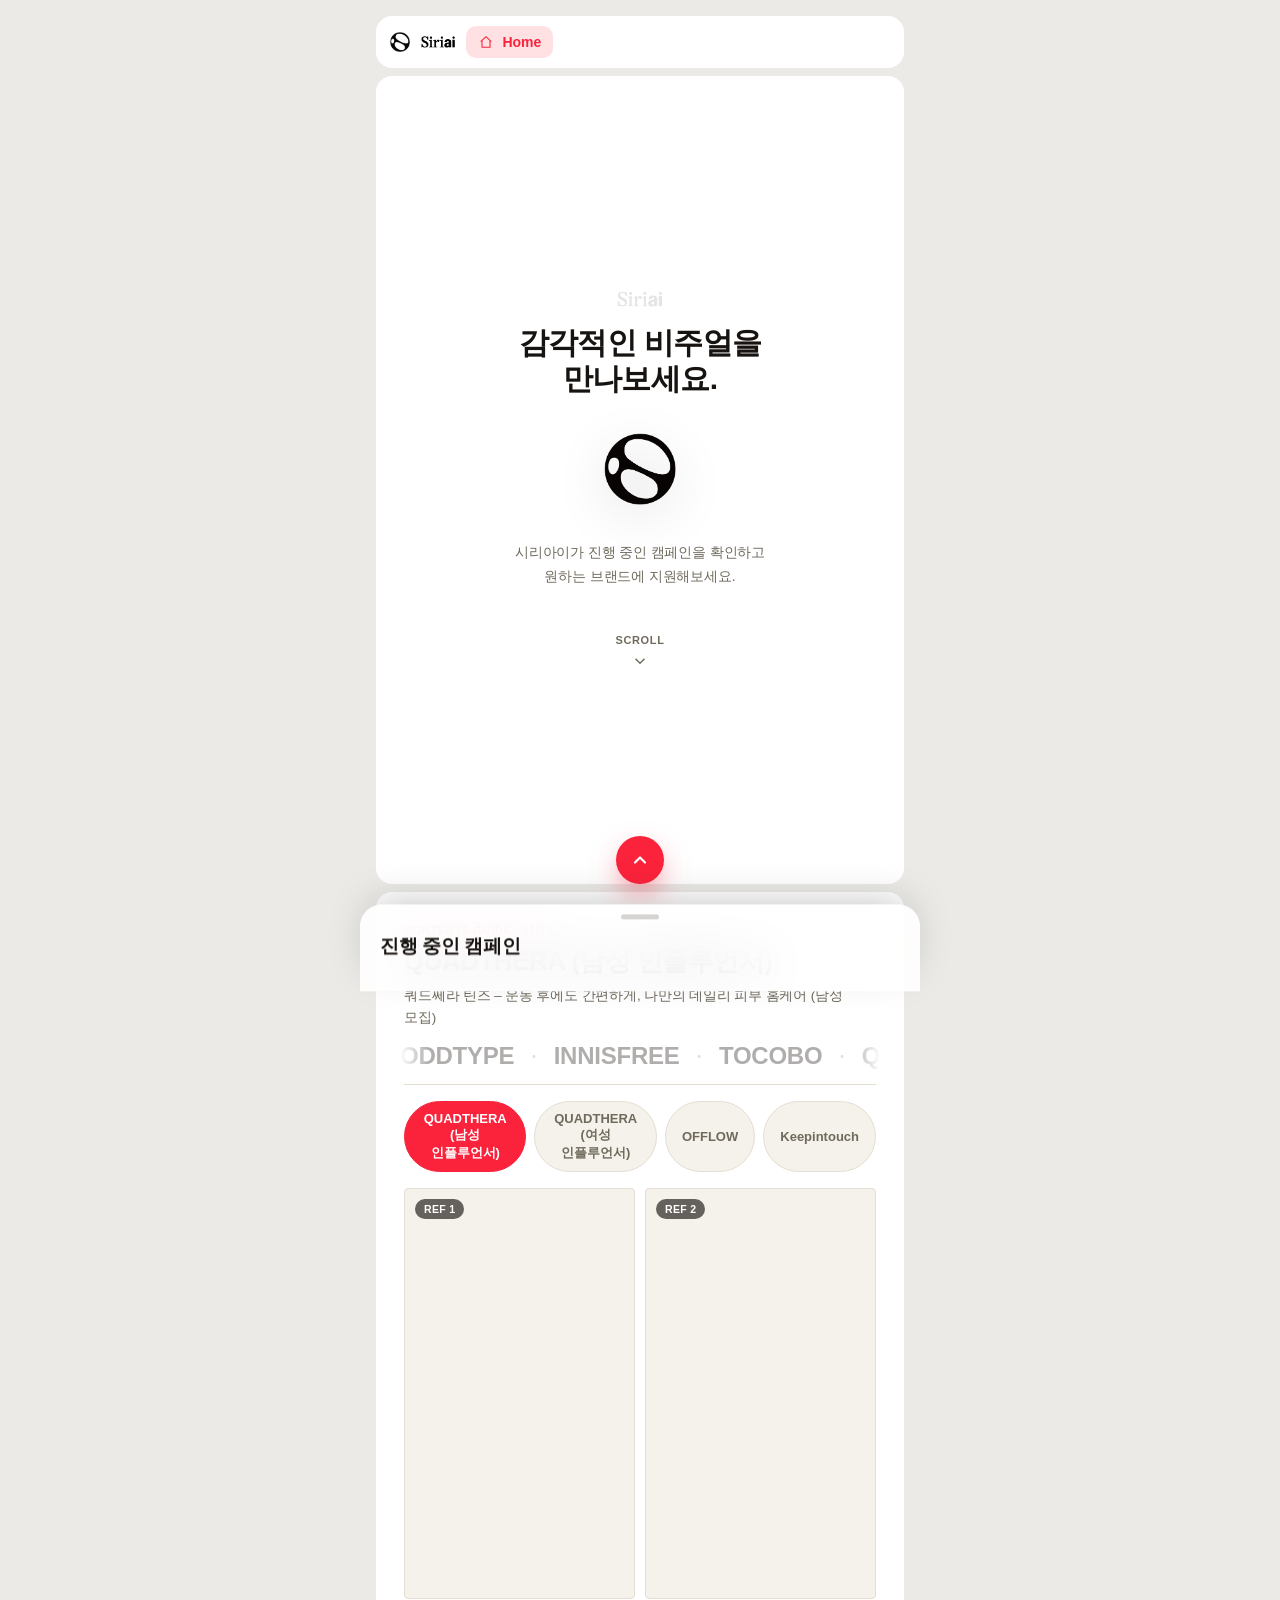
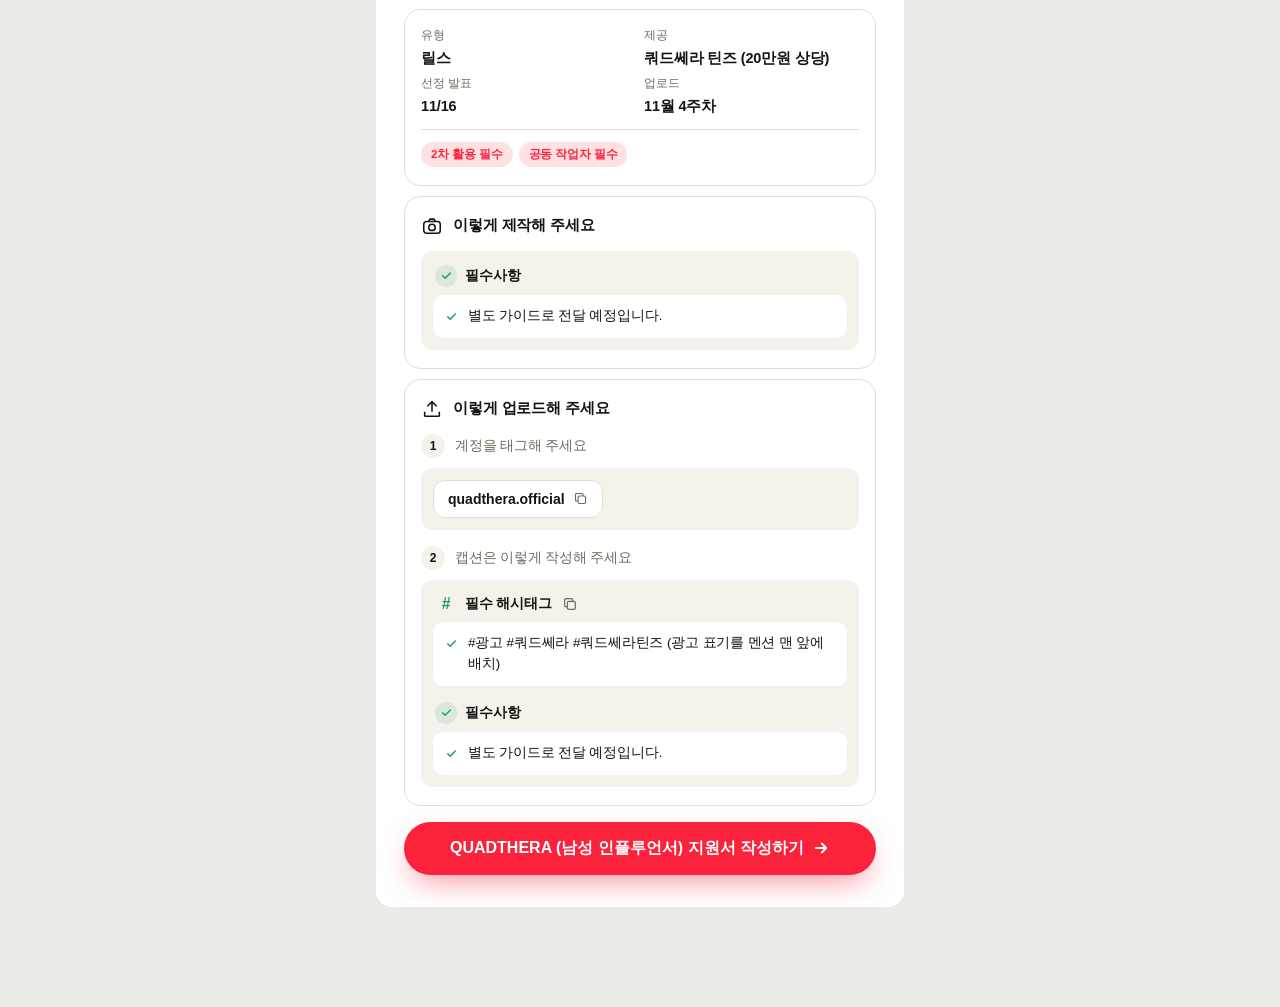
==== commit dcd8b4de: "Campaign shows on every link; per-link fee with a 고료 X (no fee) option" ====
--- a/index.html
+++ b/index.html
@@ -294,7 +294,7 @@
     const tf = pageHash && b.tierFees?.[pageHash];
     b.sheetFee = tf?.s || '';
     const fee = tf?.v ? await openFee(PAGE, tf.v) : '';
-    if (fee) b.facts.splice(2, 0, ['고료', fee]);
+    if (fee) b.facts.splice(2, 0, ['고료', fee === '고료 없음' ? '없음' : fee]);
   }
 }
 async function openFee(code, s){
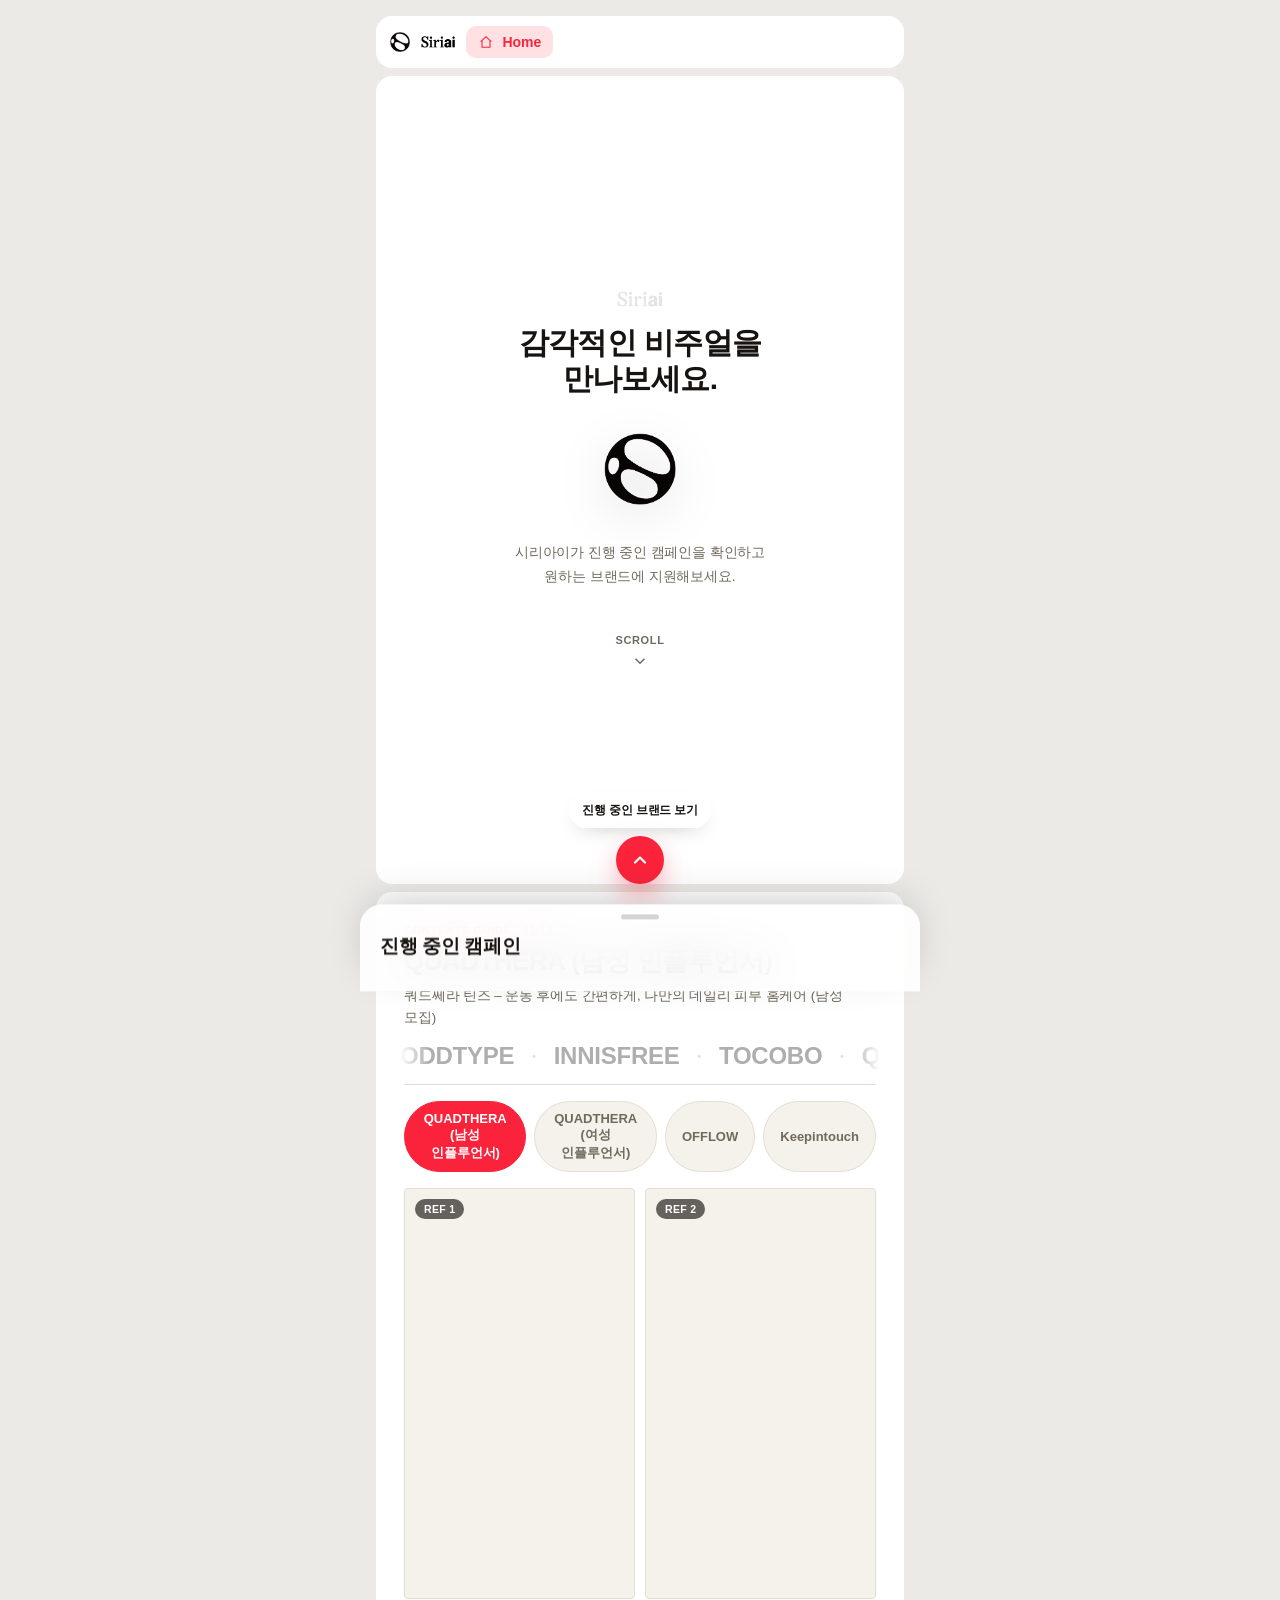
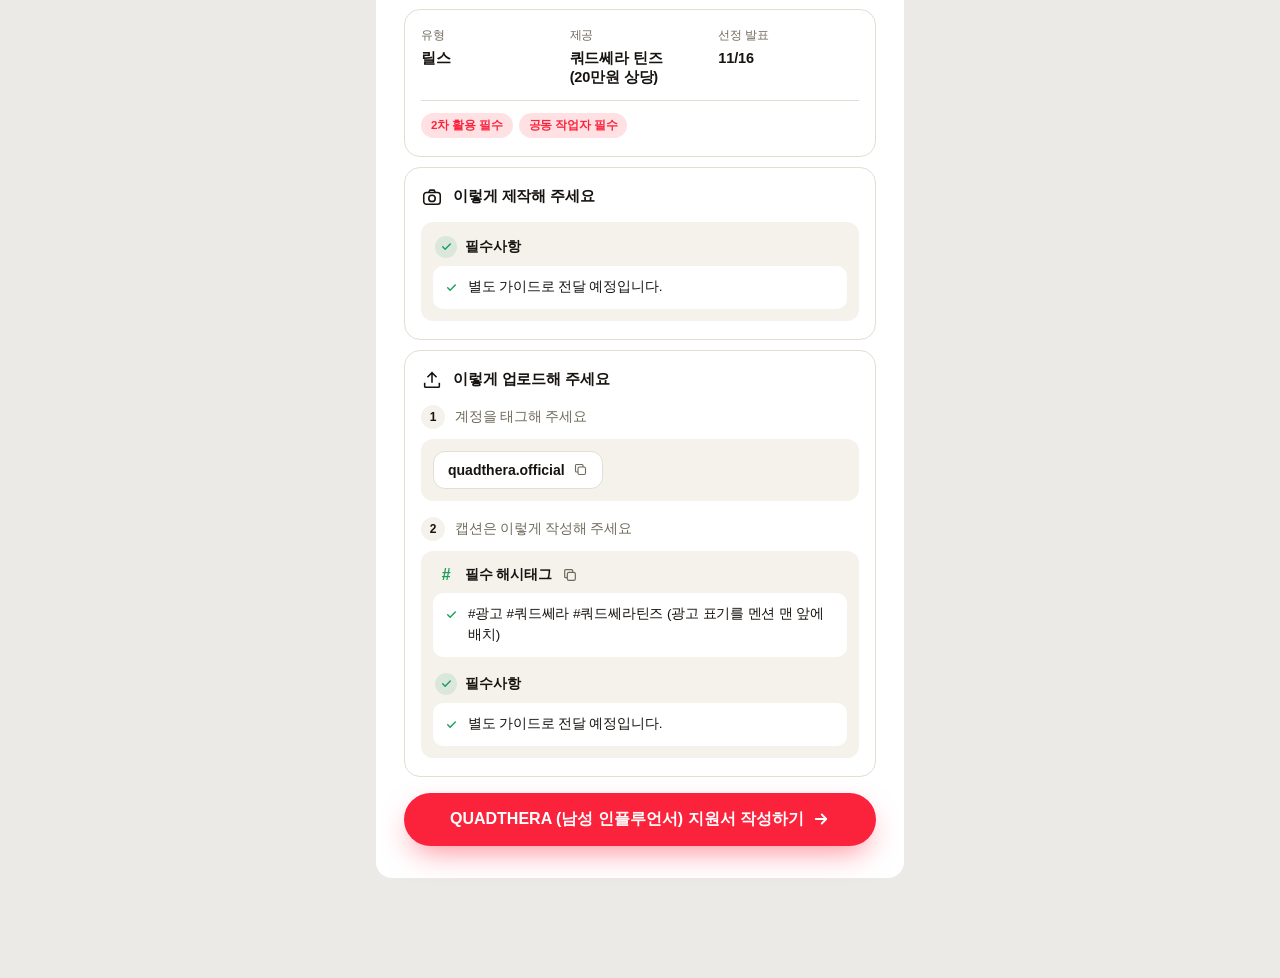
==== commit 8fd4e613: "Guide shows each link's default fee when a campaign has no custom fee" ====
--- a/index.html
+++ b/index.html
@@ -291,7 +291,8 @@
   BRANDS = all.filter((b) => !b.tierHashes?.length || b.tierHashes.includes(pageHash));
   /* 캠페인 × 링크별 고료: 이 링크 코드로만 풀리는 값이라 다른 링크의 고료는 보이지 않아요 */
   for (const b of BRANDS) {
-    const tf = pageHash && b.tierFees?.[pageHash];
+    /* 따로 적은 고료가 없으면 그 링크의 기본 고료(5만/10만/20만원)를 보여줘요 */
+    const tf = pageHash && (b.tierFees?.[pageHash] || data.settings?.tierDefaults?.[pageHash]);
     b.sheetFee = tf?.s || '';
     const fee = tf?.v ? await openFee(PAGE, tf.v) : '';
     if (fee) b.facts.splice(2, 0, ['고료', fee === '고료 없음' ? '없음' : fee]);
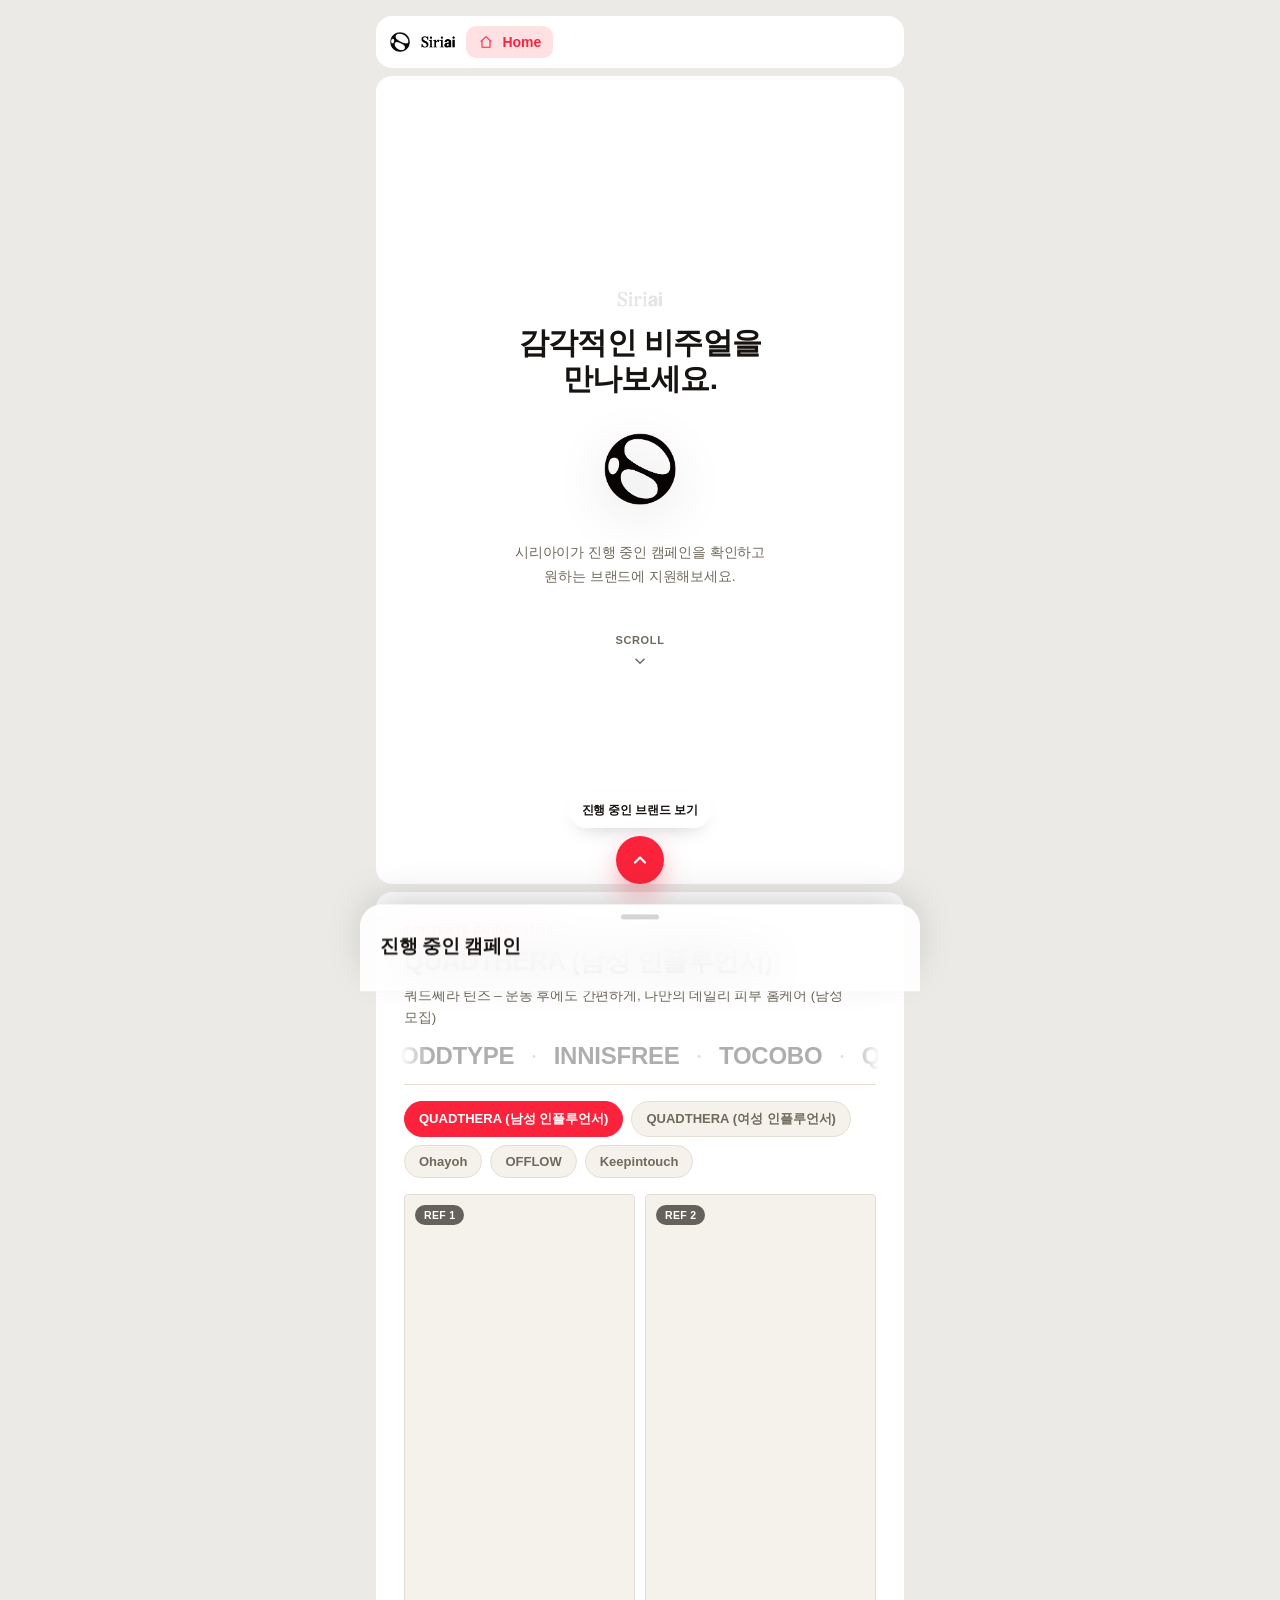
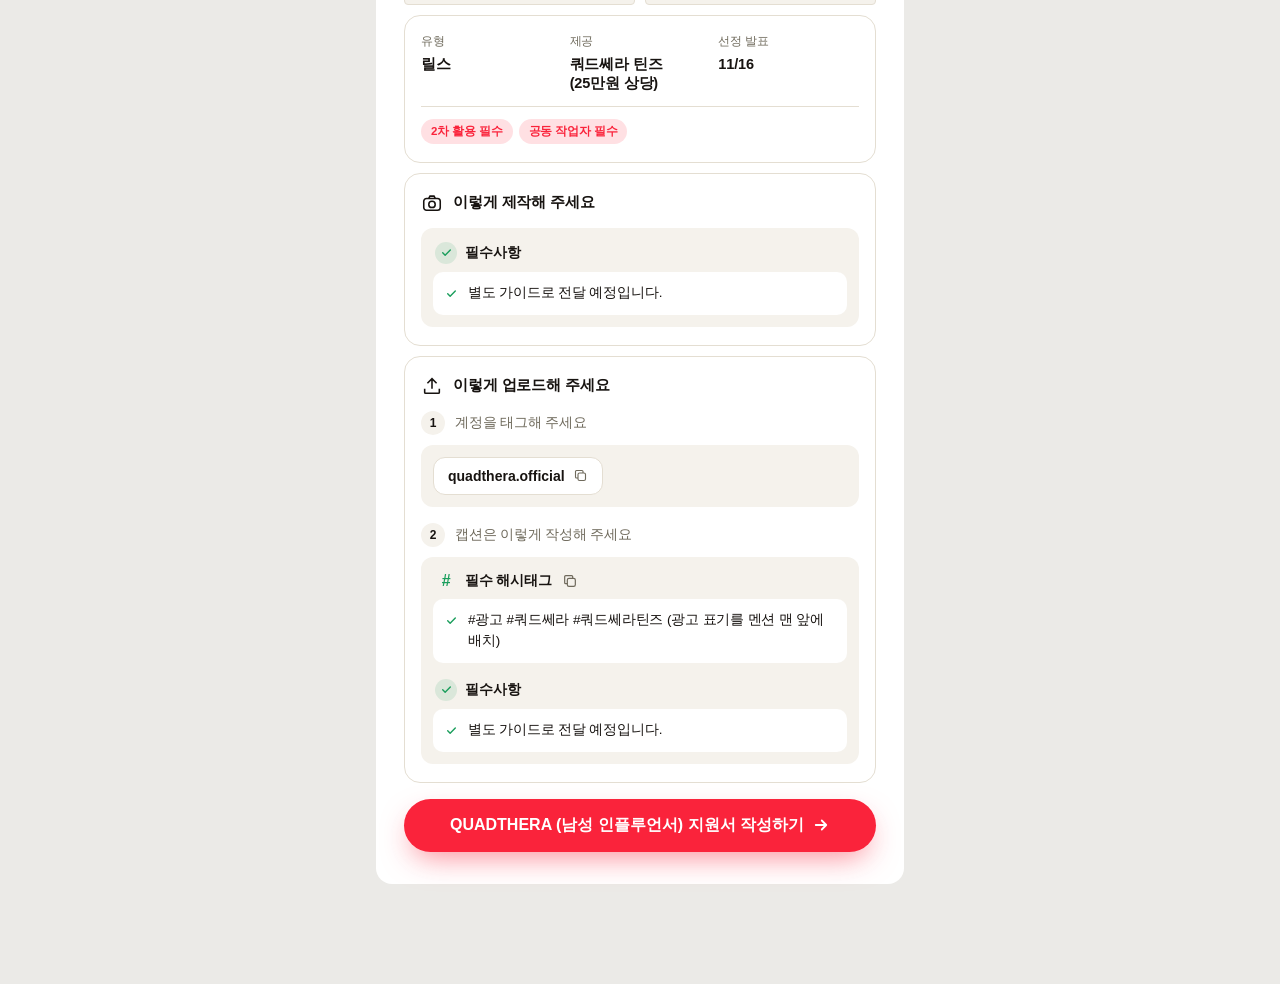
==== commit be1cbd2d: "Guide: brand tabs wrap to new lines so every brand is visible" ====
--- a/index.html
+++ b/index.html
@@ -45,7 +45,8 @@
 .back svg{ width:16px; height:16px; stroke:currentColor; stroke-width:2.2; fill:none; stroke-linecap:round; stroke-linejoin:round; }
 
 /* 가이드 안 브랜드 탭 — 포트폴리오 '색조·스킨·해외' 버튼과 동일 */
-.g-chips{ display:flex; gap:8px; overflow-x:auto; scrollbar-width:none; margin:0 0 16px; }
+.g-chips{ display:flex; flex-wrap:wrap; gap:8px; margin:0 0 16px; }
+.g-chips .bchip{ white-space:nowrap; padding:8px 14px; }
 .g-chips::-webkit-scrollbar{ display:none; }
 
 /* ── 1. Hero (포트폴리오 홈과 동일) ───────────────────────── */
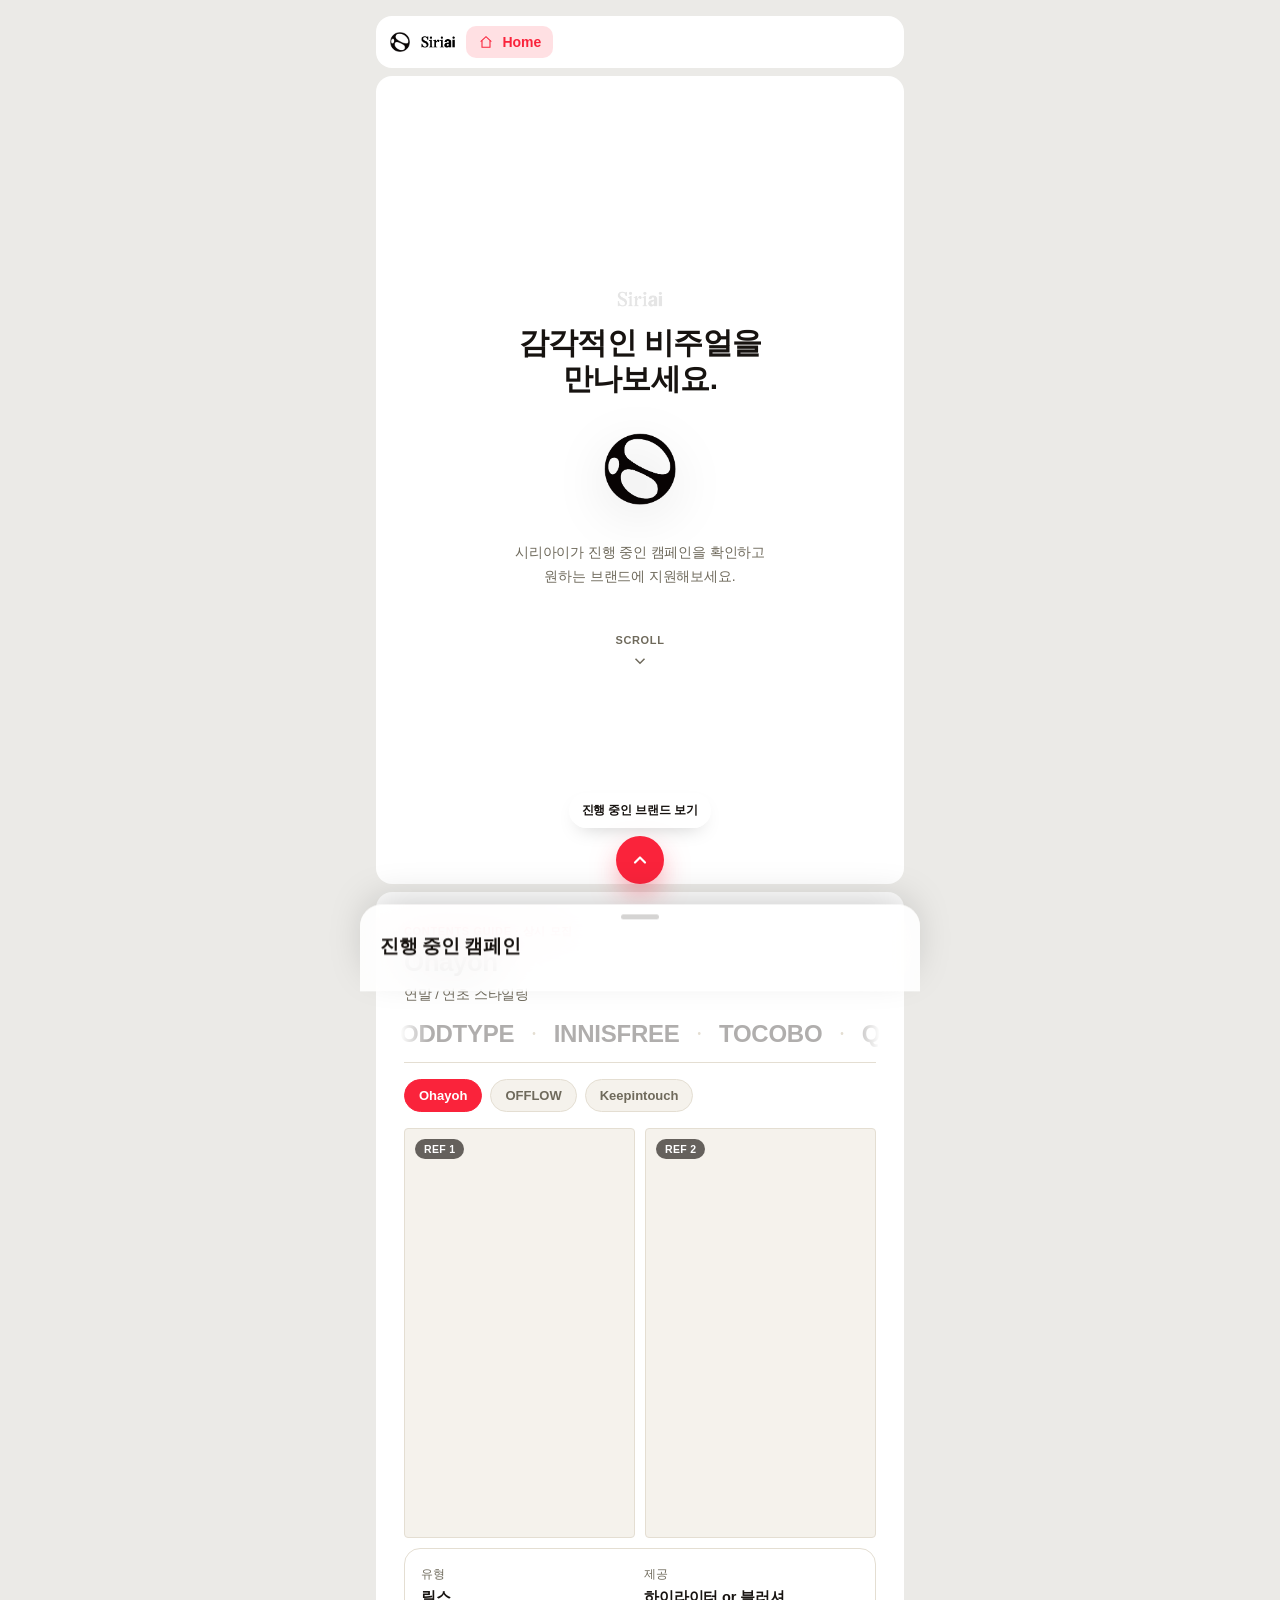
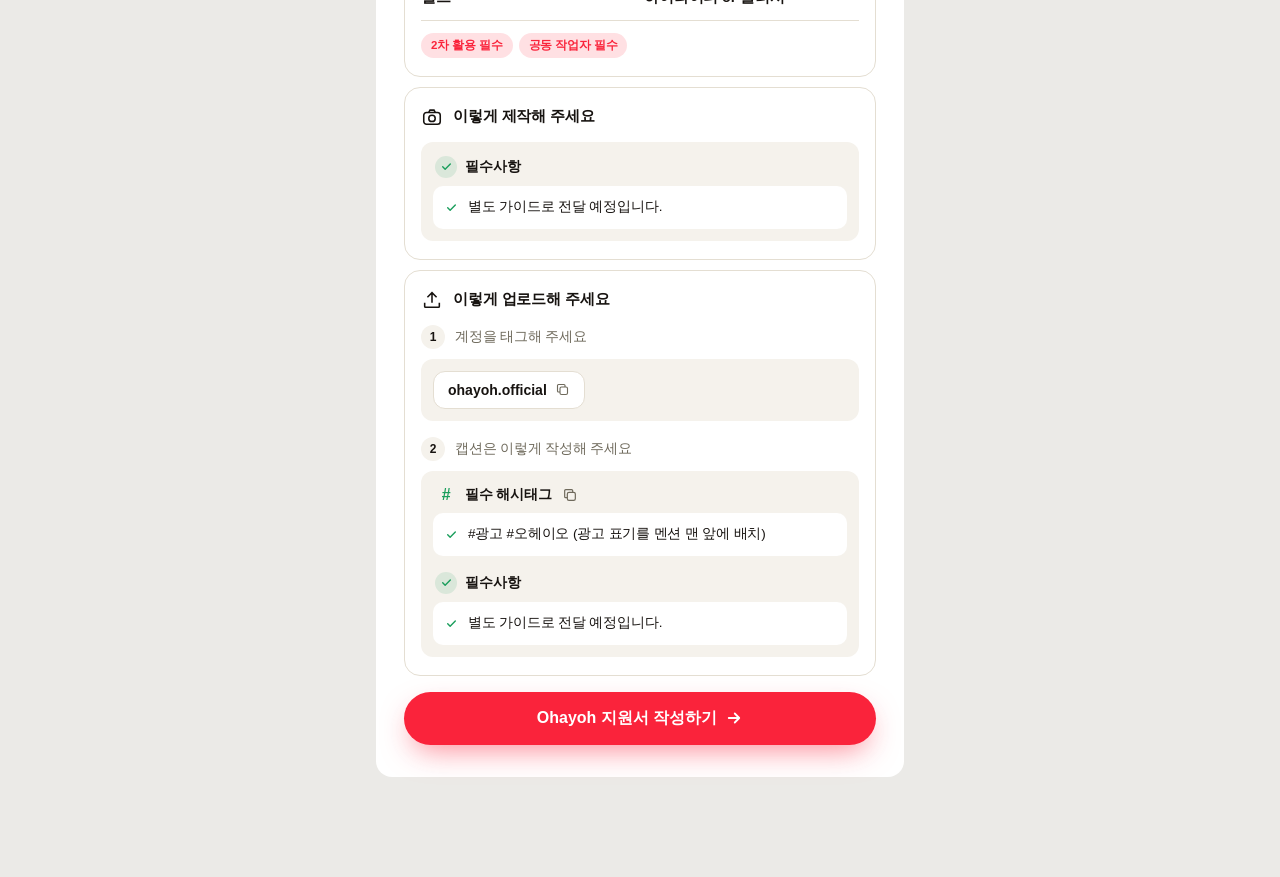
==== commit 0f8a2bae: "Guide: accept short ?code links (for hwangyksiriai.github.io/go/)" ====
--- a/index.html
+++ b/index.html
@@ -256,7 +256,9 @@
    운영 방법은 내부 허브 페이지에 있어요. */
 let SUBMIT_URL = '';   // 구글 시트 접수 주소 — brands.json settings.submitUrl (어드민에서 설정)
 
-const PAGE =(new URLSearchParams(location.search).get('p') || '').trim().slice(0, 20);
+/* ?p=neg5c4 또는 짧은 주소 ?neg5c4 둘 다 받아요 */
+const PAGE = (new URLSearchParams(location.search).get('p')
+  || (/^\?([a-z0-9]{4,20})$/i.exec(location.search) || [])[1] || '').trim().slice(0, 20);
 
 /* 브랜드 내용은 brands.json 에 있어요 (어드민 페이지에서 수정). */
 let PAST_BRANDS = [];
